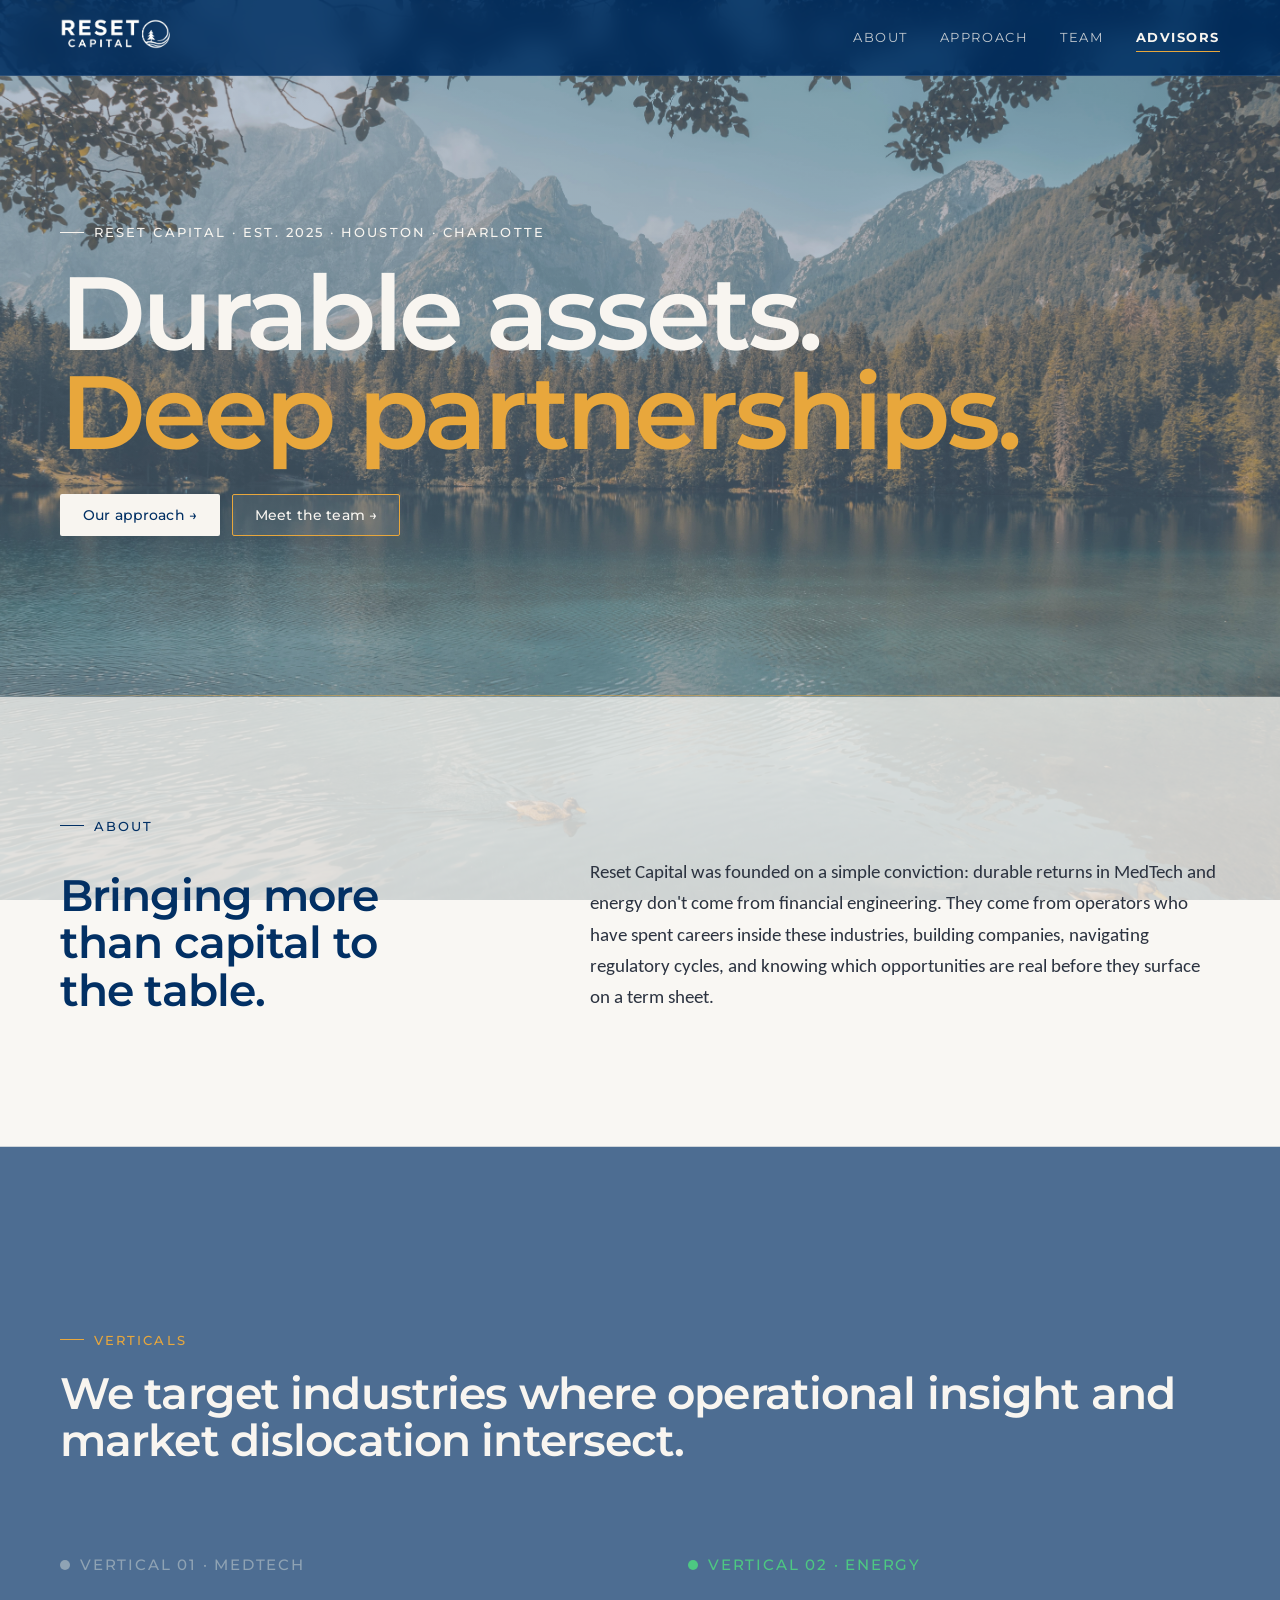
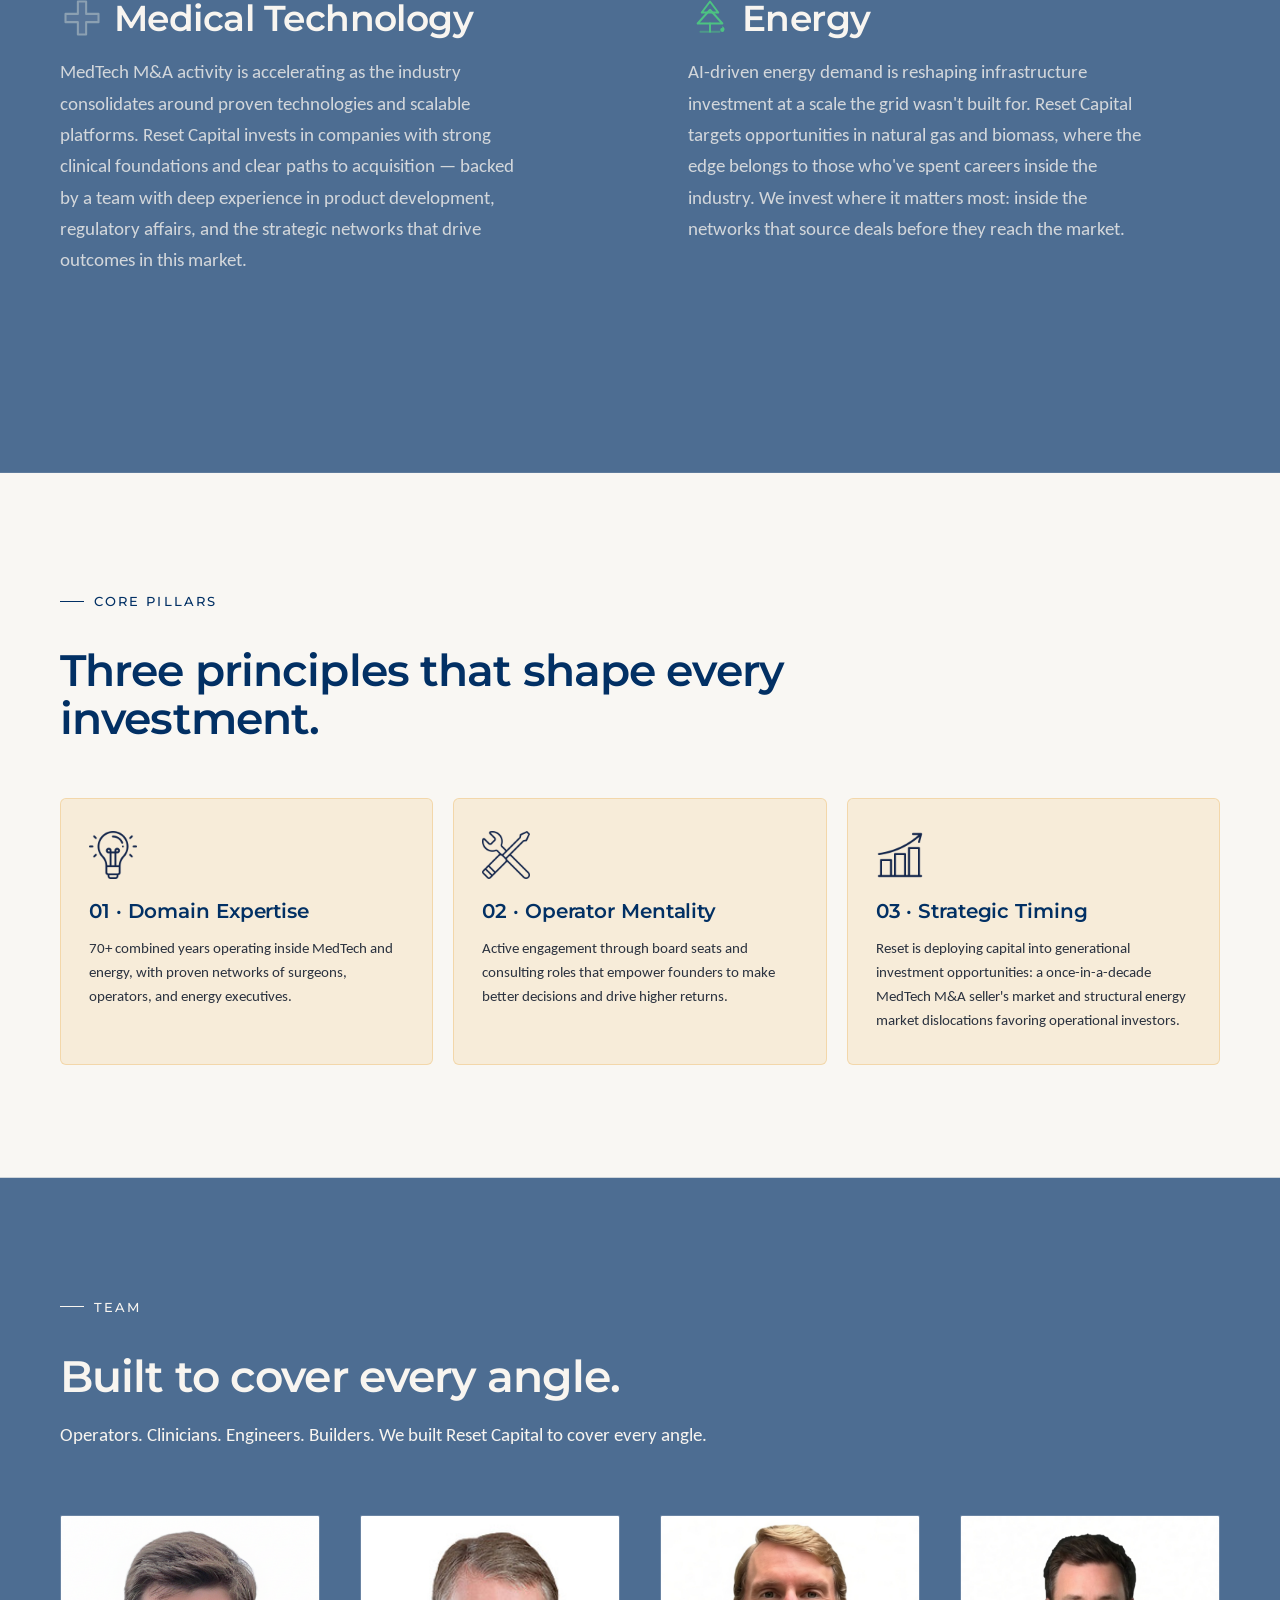
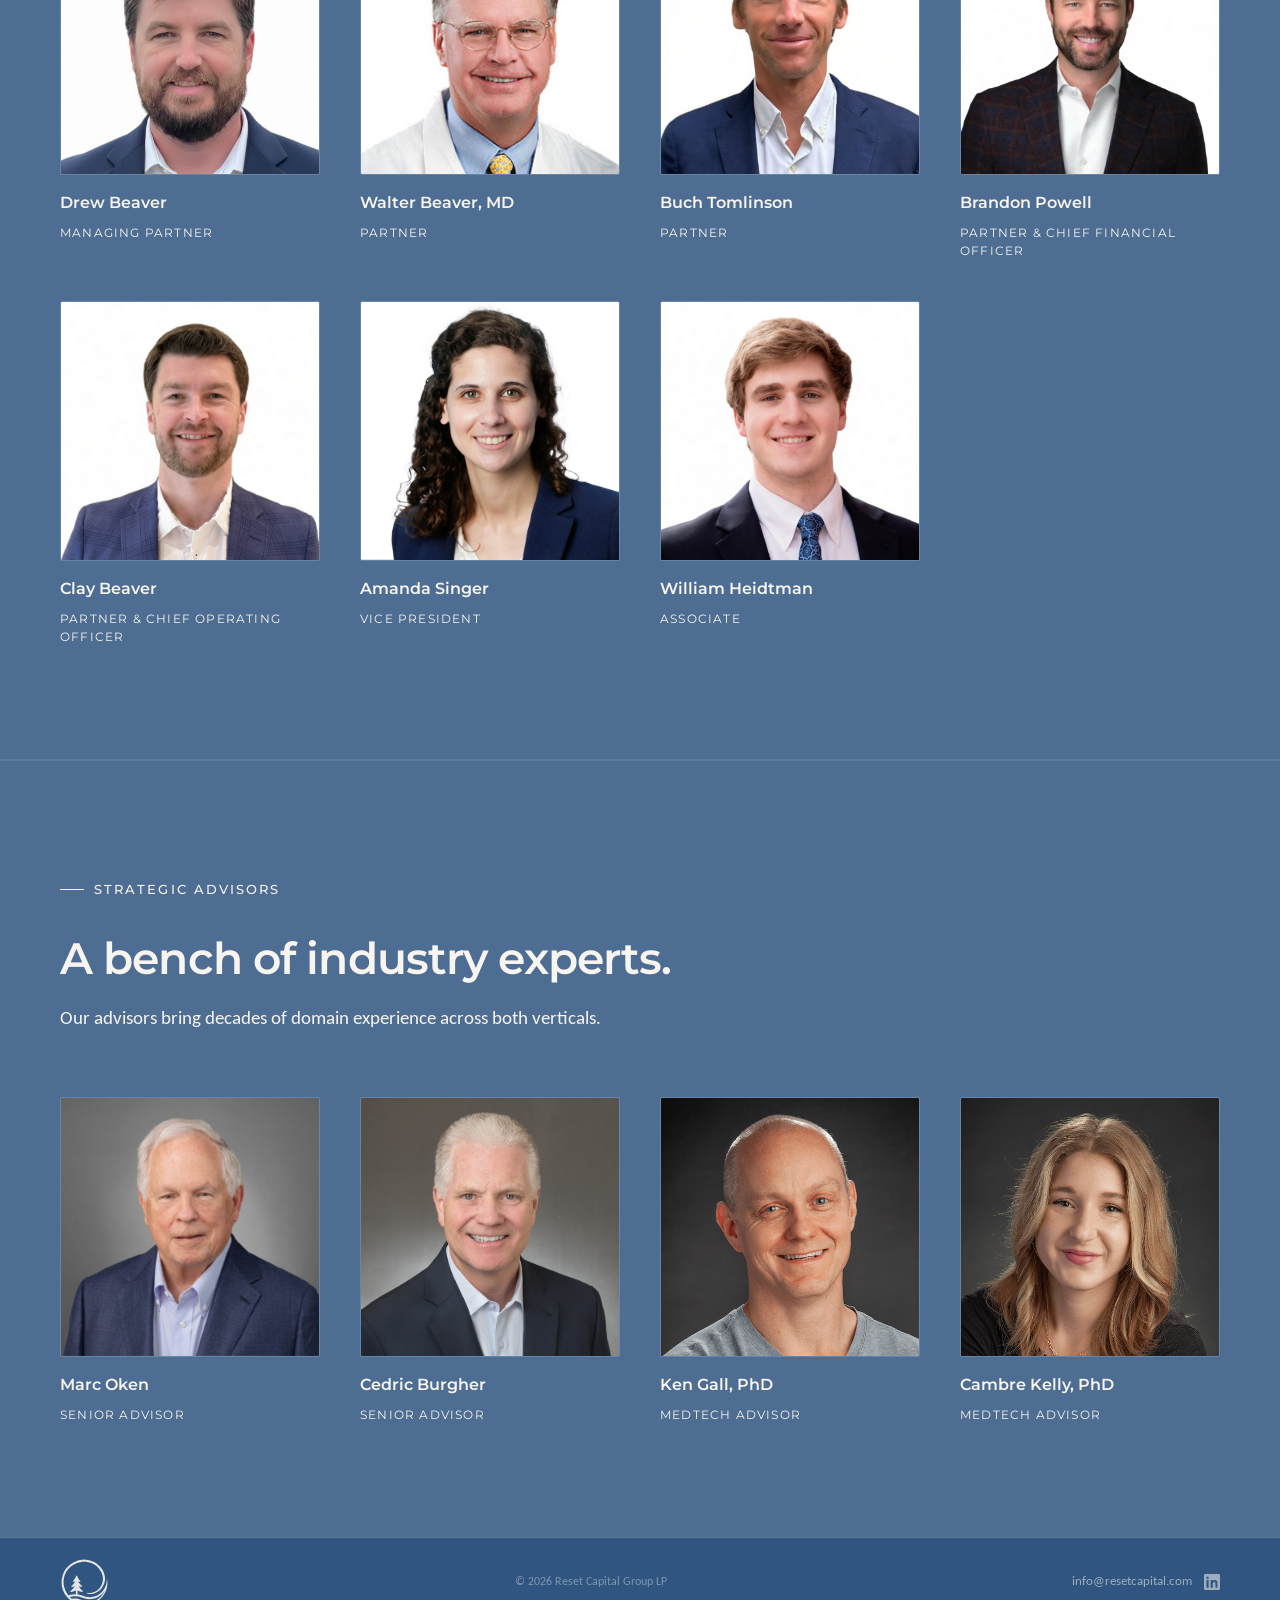
==== index.html @ b0597b44 "Update Cambre Kelly bio: use 'Dr. Kelly' in PI reference Co-Authored-By: Claude Sonnet 4.6 <noreply@" ====
<!doctype html>
<html lang="en">
<head>
  <meta charset="utf-8">
  <meta name="viewport" content="width=device-width, initial-scale=1.0">
  <title>Reset Capital</title>
  <link rel="canonical" href="https://resetcapital.com/">
  <meta name="application-name" content="Reset Capital">
  <meta name="description" content="Reset Capital is an investment firm deploying capital in MedTech and energy, backed by operators with decades of domain expertise in both sectors.">
  <link rel="stylesheet" href="colors_and_type.css">
  <link rel="stylesheet" href="site.css">
  <script type="application/ld+json">
  {
    "@context": "https://schema.org",
    "@type": "WebSite",
    "name": "Reset Capital",
    "url": "https://resetcapital.com"
  }
  </script>
  <link rel="shortcut icon" href="favicon.ico">
  <link rel="icon" href="favicon.ico" sizes="any">
  <link rel="icon" href="favicon.svg" type="image/svg+xml">
  <link rel="icon" href="favicon2.png" type="image/png" sizes="512x512">
  <link rel="apple-touch-icon" href="apple-touch-icon.png">
</head>
<body>

  <!-- Nav -->
  <nav class="navbar">
    <div class="wrap inner">
      <a href="#top"><img src="assets/logo-horizontal.png" alt="Reset Capital"></a>
      <div class="links" id="navLinks">
        <a href="#about">About</a>
        <a href="#approach">Approach</a>
        <a href="#team">Team</a>
        <a href="#advisors">Advisors</a>
      </div>
      <button class="hamburger" id="hamburger" aria-label="Menu">
        <span></span><span></span><span></span>
      </button>
    </div>
  </nav>

  <!-- Hero -->
  <section class="hero" id="top">
    <div class="wrap">
      <div class="content">
        <span class="eb">Reset Capital · Est. 2025 · Houston · Charlotte</span>
        <h1>Durable assets.<br><em>Deep partnerships.</em></h1>
        <div class="cta">
          <a href="#about" class="btn primary-inv">Our approach →</a>
          <a href="#team" class="btn ghost-inv">Meet the team →</a>
        </div>
      </div>
    </div>

  </section>

  <!-- Thesis -->
  <section class="section on-cream" id="about">
    <div class="wrap">
      <span class="eb">About</span>
      <div class="thesis">
        <div class="col-l">
          <h2>Bringing more than capital to the table.</h2>
        </div>
        <div class="col-r">
          <p>
            Reset Capital was founded on a simple conviction: durable returns in MedTech and energy don't come from financial engineering. They come from operators who have spent careers inside these industries, building companies, navigating regulatory cycles, and knowing which opportunities are real before they surface on a term sheet.
          </p>
        </div>
      </div>
    </div>
  </section>

  <!-- Verticals -->
  <section class="section on-navy" id="approach">
    <div class="wrap">
      <div class="verticals-header">
        <span class="eb">Verticals</span>
        <p class="verticals-intro">We target industries where operational insight and market dislocation intersect.</p>
      </div>

      <div class="verticals" style="margin-top: 32px;">
        <div class="vert medtech">
          <div class="label">Vertical 01 · MedTech</div>
          <div class="vert-head">
            <div class="vert-icon" aria-hidden="true">
              <svg viewBox="0 0 32 32" fill="none" xmlns="http://www.w3.org/2000/svg">
                <path d="M13 4 H19 V13 H28 V19 H19 V28 H13 V19 H4 V13 H13 Z" fill="currentColor" opacity="0.18"></path>
                <path d="M13 4 H19 V13 H28 V19 H19 V28 H13 V19 H4 V13 H13 Z" stroke="currentColor" stroke-width="1.5" stroke-linejoin="round"></path>
              </svg>
            </div>
            <h3>Medical Technology</h3>
          </div>
          <p>
            MedTech M&amp;A activity is accelerating as the industry consolidates around proven technologies and scalable platforms. Reset Capital invests in companies with strong clinical foundations and clear paths to acquisition — backed by a team with deep experience in product development, regulatory affairs, and the strategic networks that drive outcomes in this market.
          </p>
        </div>
        <div class="vert energy">
          <div class="label">Vertical 02 · Energy</div>
          <div class="vert-head">
            <div class="vert-icon" aria-hidden="true">
              <svg viewBox="0 0 32 32" fill="none" xmlns="http://www.w3.org/2000/svg" stroke="currentColor" stroke-width="1.4" stroke-linecap="round" stroke-linejoin="round">
                <path d="M16 4 L10 12 H22 Z"></path>
                <path d="M16 10 L7 20 H25 Z"></path>
                <path d="M16 20 V26"></path>
                <path d="M9 26 H23" opacity="0.5"></path>
                <path d="M25 22 C26.5 23, 27 24, 26.2 25.4 C25.6 26.4, 24.4 26.4, 23.8 25.4 C23.2 24.5, 23.6 23.6, 24.2 23 C24.5 23.6, 25 23.6, 25 23 C25 22.6, 24.8 22.4, 25 22 Z" fill="currentColor" stroke="none"></path>
              </svg>
            </div>
            <h3>Energy</h3>
          </div>
          <p>
            AI-driven energy demand is reshaping infrastructure investment at a scale the grid wasn't built for. Reset Capital targets opportunities in natural gas and biomass, where the edge belongs to those who've spent careers inside the industry. We invest where it matters most: inside the networks that source deals before they reach the market.
          </p>
        </div>
      </div>
    </div>
  </section>

  <!-- Core Pillars -->
  <section class="section on-cream pillars-section">
    <div class="wrap">
      <span class="eb">Core Pillars</span>
      <h2>Three principles that shape every investment.</h2>

      <div class="pillars-v-glyph">
        <article class="pv-card">
          <div class="pv-glyph" aria-hidden="true">
            <img src="assets/idea.png" alt="" class="pv-png-icon" width="48" height="48">
          </div>
          <h4>01 · Domain Expertise</h4>
          <p>70+ combined years operating inside MedTech and energy, with proven networks of surgeons, operators, and energy executives.</p>
        </article>

        <article class="pv-card">
          <div class="pv-glyph" aria-hidden="true">
            <img src="assets/tools.png" alt="" class="pv-png-icon" width="48" height="48">
          </div>
          <h4>02 · Operator Mentality</h4>
          <p>Active engagement through board seats and consulting roles that empower founders to make better decisions and drive higher returns.</p>
        </article>

        <article class="pv-card">
          <div class="pv-glyph" aria-hidden="true">
            <img src="assets/graph.png" alt="" class="pv-png-icon" width="48" height="48">
          </div>
          <h4>03 · Strategic Timing</h4>
          <p>Reset is deploying capital into generational investment opportunities: a once-in-a-decade MedTech M&amp;A seller's market and structural energy market dislocations favoring operational investors.</p>
        </article>
      </div>
    </div>
  </section>

  <!-- Team -->
  <section class="section on-navy" id="team">
    <div class="wrap">
      <span class="eb">Team</span>
      <h2>Built to cover every angle.</h2>
      <p class="lede" style="max-width: none;">
        Operators. Clinicians. Engineers. Builders. We built Reset Capital to cover every angle.
      </p>
      <div class="people-grid">

        <div class="person-card" data-name="Drew Beaver" data-title="Managing Partner" data-bio="Drew Beaver is a commodities trader with over 15 years of experience in physical and financial energy markets. He brings his expertise to Reset Capital, having established the trading desk at Citadel after an impressive career at Vitol, where he rose from analyst to lead U.S. distillate trader. His background spans complex financial structuring and high-stakes capital deployment across global energy markets, providing the Fund with deep operational fluency in the distressed energy and biomass space. Within the Fund, Drew serves as a key deal architect and portfolio partner, drawing on his experience as an active board member across multiple portfolio companies and his prior role as Board Chairman at IBG. He is known for taking a direct interest in helping founders and management teams build the financial acumen needed to negotiate terms and structure growth effectively." data-education="B.A. International Trade; Auburn University · B.A. Spanish; Auburn University">
          <div class="person-photo"><img src="headshots/Drew Beaver_White Background.png" alt="Drew Beaver"></div>
          <h4>Drew Beaver</h4>
          <p class="person-title">Managing Partner</p>
        </div>

        <div class="person-card" data-name="Walter Beaver, MD" data-title="Partner" data-bio="Dr. Walter Beaver is an orthopedic surgeon with over 35 years of experience in adult reconstructive hip and knee surgery, having performed more than 15,000 hip and knee replacement procedures over the course of his career. He consults for multiple MedTech companies involved in hip and knee implant and instrument development. Dr. Beaver also plays an active role in the research and development of emerging orthopedic devices and technologies, giving him firsthand insight into clinical adoption dynamics and the practical barriers to market entry. Through his experience in both surgery and implant development, he has extensive expertise in the medical technology field. Within the Fund, Dr. Beaver serves as the primary clinical underwriter by vetting target technologies for surgical efficacy, assessing regulatory pathways, and evaluating the likelihood of physician adoption at scale. His perspective bridges the gap between clinical reality and investment thesis in a way that is difficult to replicate with advisors alone." data-education="BS/MS Chemistry and Biochemistry; North Carolina State University · MD; University of North Carolina, Chapel Hill · General Surgery Internship; Yale University · Orthopaedic Residency; Hospital for Special Surgery, Cornell Medical Center">
          <div class="person-photo"><img src="headshots/Walter Beaver.jpg" alt="Walter Beaver"></div>
          <h4>Walter Beaver, MD</h4>
          <p class="person-title">Partner</p>
        </div>

        <div class="person-card" data-name="Buch Tomlinson" data-title="Partner" data-bio="Buch Tomlinson brings extensive front-line commercial experience in orthopedic medical devices to Reset Capital, with 15+ years of experience in medical device sales and distribution across both large strategic platforms and high-growth startups. He has overseen more than 10,000 cases across all orthopedic specialties, has a demonstrated track record of building territories from the ground up, and has contributed directly to bringing new products to market. His deep domain expertise spans adult reconstruction, sports medicine, foot &amp; ankle, biologics, enabling technologies, and trauma. Buch maintains deep relationships with practicing surgeons, providing the Fund with early visibility into emerging technologies and real-time intelligence on clinical sentiment before it is reflected in market data. Within the Fund, he serves as the primary commercial underwriter for MedTech investments, translating field-level insight into actionable diligence on go-to-market viability, competitive positioning, and sales execution risk." data-education="B.S. Business Administration; Auburn University">
          <div class="person-photo"><img src="headshots/BT.png" alt="Buch Tomlinson"></div>
          <h4>Buch Tomlinson</h4>
          <p class="person-title">Partner</p>
        </div>

        <div class="person-card" data-name="Brandon Powell" data-title="Partner & Chief Financial Officer" data-bio="Brandon Powell brings over 15 years of comprehensive energy experience to Reset Capital, spanning M&amp;A execution, corporate finance, and land and operational management across all onshore U.S. basins. Most recently, he served as CFO of Peak 10 Energy, where he led nine successful A&amp;D transactions — including a merger with Oaktree portfolio company Strawn Petroleum and the acquisition of Verado Energy — and established the company's first reserve-based lending facility. Prior to Peak 10, Brandon was a Vice President at Pacolet Milliken, a private equity fund where he led power and infrastructure investments across operated solar, biomass power, and landfill RNG projects. He brings additional depth from over five years in investment banking at Guggenheim Securities and Scotiabank, where he led the execution of energy M&amp;A, financing, and restructuring transactions at increasing levels of seniority. Within the Fund, Brandon serves as the primary financial and operational steward, bringing a combination of banking discipline, private equity judgment, and hands-on operating experience that positions Reset Capital to execute complex energy transactions with precision." data-education="B.A. Finance and Energy Management; University of Oklahoma · MBA; Rice University">
          <div class="person-photo"><img src="headshots/Brandon_white background.png" alt="Brandon Powell"></div>
          <h4>Brandon Powell</h4>
          <p class="person-title">Partner & Chief Financial Officer</p>
        </div>

        <div class="person-card" data-name="Clay Beaver" data-title="Partner & Chief Operating Officer" data-bio="Clay Beaver oversees the day-to-day operations of Reset Capital's management company, including managing and coordinating third-party service relationships, expense management, and internal communications across the firm's infrastructure. He brings a cross-industry background that directly mirrors the Fund's two core strategies, having spent four years as a commodities broker in physical and financial oil markets followed by four years in sales and operations for medical device distributorships. This combination of sector experience informs his approach to operational efficiency and process discipline at the management company level, ensuring that back-office execution keeps pace with the demands of an active deal pipeline." data-education="B.S. Business Administration; Queens University of Charlotte · Data Analytics &amp; Visualization Certification; Rice University">
          <div class="person-photo"><img src="headshots/Clay_White Background.png" alt="Clay Beaver"></div>
          <h4>Clay Beaver</h4>
          <p class="person-title">Partner & Chief Operating Officer</p>
        </div>

        <div class="person-card" data-name="Amanda Singer" data-title="Vice President" data-bio="Amanda Singer brings over a decade of experience in energy markets, venture-backed operations, and investment infrastructure to Reset Capital, where she serves as Vice President across the firm's MedTech and energy strategies. She began her career in Wholesale Power Supply and Trading at Champion Energy Services before pursuing an MBA from UNC's Kenan-Flagler Business School. She went on to serve as Chief of Staff to the CEO and Vice President of Business Operations at inKind Hospitality, where, as an early employee, she helped scale operations, supported institutional capital raises, and underwrote restaurant and hospitality investments. Within the Fund, Amanda works cross-functionally across the full investment lifecycle. Her background bridges quantitative rigor with hands-on execution, enabling the Fund to move quickly and credibly across Reset's investment strategies." data-education="B.S. Human and Organizational Development; Vanderbilt University · MBA; University of North Carolina, Chapel Hill">
          <div class="person-photo"><img src="headshots/Amanda_White Background.png" alt="Amanda Singer"></div>
          <h4>Amanda Singer</h4>
          <p class="person-title">Vice President</p>
        </div>

        <div class="person-card" data-name="William Heidtman" data-title="Associate" data-bio="William Heidtman graduated from Washington and Lee University in 2023 and brings 3 years of experience in the management consulting space, where he analyzed and quantified financial damages in construction disputes between real estate developers and contractors. He also has experience in real estate capital markets. At Reset Capital, William serves as Associate and supports all stages of the investment lifecycle, including building financial models, performing diligence on investment opportunities, and conducting market research." data-education="B.S. Business Administration; Washington and Lee University">
          <div class="person-photo"><img src="headshots/William_White background.png" alt="William Heidtman"></div>
          <h4>William Heidtman</h4>
          <p class="person-title">Associate</p>
        </div>

      </div>
    </div>
  </section>

  <!-- Advisors -->
  <section class="section on-navy advisors-section" id="advisors">
    <div class="wrap">
      <span class="eb">Strategic Advisors</span>
      <h2>A bench of industry experts.</h2>
      <p class="lede">
        Our advisors bring decades of domain experience across both verticals.
      </p>
      <div class="people-grid">

        <div class="person-card" data-name="Marc Oken" data-title="Senior Advisor" data-bio="Mr. Oken is the Chairman of Falfurrias Management Partners, a firm he co-founded in 2006 alongside Hugh McColl, Jr. and Ed McMahan, Jr. Prior to starting the firm, Mr. Oken was the Chief Financial Officer of Bank of America during the 10-year period when Hugh McColl Jr. made groundbreaking bank acquisitions throughout the country, including California-based Bank of America. Prior to his career with Bank of America, Mr. Oken was a Partner with Price Waterhouse. He also served a 2-year term as a Fellow at the Securities and Exchange Commission.||Mr. Oken is past Chairman of the Charlotte Mecklenburg Housing Partnership and served two terms each as Chairman of The Mint Museum of Art, and The Charlotte Symphony. He recently stepped down as the Chairman of the Sullenberger Aviation Museum. While Chairman of the Aviation Museum, he led a capital campaign which raised $34 million to construct a new museum facility and to renovate an adjoining historic hanger at the Charlotte-Douglas Municipal Airport. Until 2023, he served for over 15 years on the Boards of Directors of two NYSE Exchange companies, Marsh McLennan, the largest Insurance broker in the world, and Sonoco Products, a SC paper products company. In 2025, Mr. Oken was named a Junior Achievement NC Business Hall of Fame Laureate.||Mr. Oken is a Naval Aviator and Vietnam Veteran. He is a native of Baltimore and a graduate of Loyola University. He and his wife Celene are the proud parents of five daughters, who are all professionals working in various industries across the country." data-education="B.S. Business Administration; Loyola University Maryland · MBA; University of West Florida">
          <div class="person-photo"><img src="headshots/Advisors/Marc Oken.jpg" alt="Marc Oken"></div>
          <h4>Marc Oken</h4>
          <p class="person-title">Senior Advisor</p>
        </div>

        <div class="person-card" data-name="Cedric Burgher" data-title="Senior Advisor" data-bio="Cedric Burgher is the CFO of TAE Technologies, the world's leading fusion power company. He is also the chairman of the board for the Industrial Biomass Group, a privately held energy company. Cedric is a seasoned executive with significant industry experience in energy and private equity. Mr. Burgher has held CEO and CFO roles with public and private companies. His leadership involvement includes mergers, acquisitions, and complex strategic initiatives including executing two IPOs as CFO. Mr. Burgher was the CFO for Occidental Petroleum where he led the $55 billion acquisition of Anadarko Petroleum." data-education="Bachelor of Business Administration; The University of Texas at Austin · MBA; The University of Dallas">
          <div class="person-photo"><img src="headshots/Advisors/Cedric Burgher.jpg" alt="Cedric Burgher"></div>
          <h4>Cedric Burgher</h4>
          <p class="person-title">Senior Advisor</p>
        </div>

        <div class="person-card" data-name="Ken Gall" data-title="MedTech Advisor" data-bio="Ken Gall is a pioneering materials scientist and Professor in the Thomas Lord Department of Mechanical Engineering and Materials Science at Duke University, where he also holds appointments in Biomedical Engineering and Orthopaedic Surgery. His research specializes in shape memory materials, biomaterials, and 3D printing, with a focus on understanding the relationship between the processing, structure, and mechanical properties of materials. His work has been cited nearly 30,000 times, and he has received numerous distinguished honors including the Presidential Early Career Award for Scientists and Engineers (PECASE) and the ASME Gold Medal. A serial MedTech entrepreneur, he is co-founder of multiple companies including restor3d, Reselute, and Huxley Medical, and previously founded MedShape and Vertera, both of which commercialized university-based technologies in the orthopedic medical device space. He also serves as a consultant to industry professionals, the US Military, and the US Intelligence Community, and brings extensive experience as an expert witness in patent and product litigation." data-education="BS/MS Mechanical Engineering; University of Illinois Urbana-Champaign · PhD Mechanical Engineering; University of Illinois Urbana-Champaign">
          <div class="person-photo"><img src="headshots/Advisors/Ken-Gall.png.webp" alt="Ken Gall"></div>
          <h4>Ken Gall, PhD</h4>
          <p class="person-title">MedTech Advisor</p>
        </div>

        <div class="person-card" data-name="Cambre Kelly" data-title="MedTech Advisor" data-bio="Cambre Kelly is a serial entrepreneur and founder in the MedTech industry, currently serving as CEO of Reselute and CTO of restor3d. She developed a passion for translating research-based technologies into commercial products as an undergraduate at Georgia Tech, where she worked with Atlanta-based medical device startups, before earning her PhD in biomedical engineering at Duke University with a focus on advancing metal 3D printing using laser powder bed fusion. She co-founded restor3d in 2017 and invented the company's TIDAL lattice architecture, a porous 3D-printed metal structure designed to improve bone integration, which was based on her doctoral thesis work. In 2021, she co-founded Reselute to address orthopedic implant infections, a leading cause of implant failure. Dr. Kelly has served as Principal Investigator on multiple research grants awarded by both the National Science Foundation and National Institutes of Health. She was named to the Forbes 30 Under 30 list and the Georgia Tech Alumni 40 Under 40 list. A highly cited biomedical and clinical researcher, she holds 20+ issued patents and brings deep expertise across product development, clinical and regulatory affairs, startup fundraising, and operations." data-education="B.S. Biomedical Engineering; Georgia Institute of Technology · PhD Biomedical Engineering; Duke University">
          <div class="person-photo"><img src="headshots/Advisors/Cambre-Kelly.png.webp" alt="Cambre Kelly"></div>
          <h4>Cambre Kelly, PhD</h4>
          <p class="person-title">MedTech Advisor</p>
        </div>

      </div>
    </div>
  </section>

  <!-- Modal -->
  <div class="modal-overlay" id="personModal">
    <div class="modal">
      <button class="modal-close" id="modalClose">&times;</button>
      <h4 id="modalName"></h4>
      <p class="modal-title" id="modalTitle"></p>
      <p class="modal-bio" id="modalBio"></p>
      <div class="modal-education" id="modalEducation"></div>
    </div>
  </div>

  <!-- Footer -->
  <footer class="footer">
    <div class="wrap footer-inner">
      <img src="assets/logo-icon-cream.svg" alt="Reset Capital" class="footer-logo">
      <div class="legal">© 2026 Reset Capital Group LP</div>
      <div class="footer-contact">
        <a href="mailto:info@resetcapital.com">info@resetcapital.com</a>
        <a href="https://www.linkedin.com/company/resetcapital/" target="_blank" rel="noopener" class="footer-linkedin" aria-label="LinkedIn">
          <svg width="16" height="16" viewBox="0 0 24 24" fill="currentColor" xmlns="http://www.w3.org/2000/svg">
            <path d="M20.447 20.452H17.21v-5.569c0-1.328-.027-3.037-1.852-3.037-1.853 0-2.136 1.445-2.136 2.939v5.667H9.984V9h3.102v1.561h.043c.431-.817 1.484-1.678 3.054-1.678 3.268 0 3.868 2.151 3.868 4.948v6.621zM5.337 7.433a1.8 1.8 0 1 1 0-3.6 1.8 1.8 0 0 1 0 3.6zM6.961 20.452H3.71V9h3.251v11.452zM22.225 0H1.771C.792 0 0 .774 0 1.729v20.542C0 23.227.792 24 1.771 24h20.451C23.2 24 24 23.227 24 22.271V1.729C24 .774 23.2 0 22.222 0h.003z"/>
          </svg>
        </a>
      </div>
    </div>
  </footer>

  <script>
    // Mobile nav
    const hamburger = document.getElementById('hamburger');
    const navLinks = document.getElementById('navLinks');
    hamburger.addEventListener('click', () => {
      hamburger.classList.toggle('open');
      navLinks.classList.toggle('open');
    });
    document.querySelectorAll('.links a').forEach(link => {
      link.addEventListener('click', () => {
        hamburger.classList.remove('open');
        navLinks.classList.remove('open');
      });
    });

    // Active nav on scroll
    const navMap = {
      'about':    'About',
      'approach': 'Approach',
      'team':     'Team',
      'advisors': 'Advisors',
    };
    const navAnchors = {};
    document.querySelectorAll('.links a').forEach(a => {
      navAnchors[a.textContent.trim()] = a;
    });

    function setActive(label) {
      Object.values(navAnchors).forEach(a => a.classList.remove('active'));
      if (label && navAnchors[label]) navAnchors[label].classList.add('active');
    }

    const observer = new IntersectionObserver((entries) => {
      entries.forEach(entry => {
        if (entry.isIntersecting) {
          setActive(navMap[entry.target.id]);
        }
      });
    }, { rootMargin: '-30% 0px -60% 0px' });

    Object.keys(navMap).forEach(id => {
      const el = document.getElementById(id);
      if (el) observer.observe(el);
    });

    // Person modal
    const overlay = document.getElementById('personModal');
    const modalName = document.getElementById('modalName');
    const modalTitle = document.getElementById('modalTitle');
    const modalBio = document.getElementById('modalBio');
    const modalEducation = document.getElementById('modalEducation');

    document.querySelectorAll('.person-card').forEach(card => {
      card.addEventListener('click', () => {
        modalName.textContent = card.dataset.name;
        modalTitle.textContent = card.dataset.title;
        modalBio.textContent = card.dataset.bio.replace(/\|\|/g, '\n\n');
        modalEducation.innerHTML = card.dataset.education ? '<span class="edu-label">Education:</span><ul>' + card.dataset.education.split(' · ').map(e => '<li>' + e + '</li>').join('') + '</ul>' : '';
        overlay.classList.add('active');
      });
    });

    document.getElementById('modalClose').addEventListener('click', () => overlay.classList.remove('active'));
    overlay.addEventListener('click', e => { if (e.target === overlay) overlay.classList.remove('active'); });
    document.addEventListener('keydown', e => { if (e.key === 'Escape') overlay.classList.remove('active'); });
  </script>

</body>
</html>
---- colors_and_type.css ----
/* =============================================================
   Reset Capital — Colors & Type
   Single source of truth for color tokens and typography.
   ============================================================= */

@import url("https://fonts.googleapis.com/css2?family=Montserrat:wght@400;500;600;700&display=swap");
@import url("https://fonts.googleapis.com/css2?family=Carlito:wght@400;700&display=swap");

:root {
  /* ── Raw Palette ── */
  --rc-navy:            #023064;
  --rc-navy-hover:      #011F44;
  --rc-navy-press:      #011431;
  --rc-cream:           #F8F5F0;
  --rc-cream-hover:     #F1ECE3;
  --rc-sage:            #4DC882;
  --rc-sage-hover:      #466F58;
  --rc-sage-tint:       #EBF4EF;
  --rc-gold:            #E8A73C;
  --rc-steel:           #8FA3B4;
  --rc-steel-tint:      #E5EAEF;
  --rc-charcoal:        #2C3340;

  /* ── Semantic Tokens ── */
  --bg-page:            var(--rc-cream);
  --bg-inverse:         var(--rc-navy);
  --bg-overlay:         rgba(2, 48, 100, 0.5);
  --fg-1:               var(--rc-charcoal);
  --fg-2:               #55606F;
  --fg-3:               #9AA3AF;
  --fg-inverse-1:       var(--rc-cream);
  --fg-inverse-2:       rgba(248, 245, 240, 0.72);
  --fg-brand:           var(--rc-navy);
  --fg-link:            var(--rc-sage);
  --fg-link-hover:      var(--rc-navy);
  --fg-accent:          var(--rc-gold);

  --border-hairline:    rgba(143, 163, 180, 0.4);
  --border-strong:      var(--rc-charcoal);
  --border-inverse:     rgba(248, 245, 240, 0.15);

  --vertical-medtech:   var(--rc-steel);
  --vertical-energy:    var(--rc-sage);

  /* ── Radii ── */
  --radius-sm:          2px;
  --radius-md:          4px;
  --radius-pill:        999px;

  /* ── Shadows ── */
  --shadow-sm:          0 1px 2px rgba(2, 48, 100, 0.06);
  --shadow-md:          0 4px 12px rgba(2, 48, 100, 0.08);
  --shadow-lg:          0 16px 40px rgba(2, 48, 100, 0.14);

  /* ── Spacing (8-pt grid) ── */
  --space-1:  4px;  --space-2:  8px;  --space-3:  12px;
  --space-4:  16px; --space-5:  24px; --space-6:  32px;
  --space-7:  48px; --space-8:  64px; --space-9:  96px;
  --space-10: 128px;

  /* ── Motion ── */
  --ease-standard: cubic-bezier(0.2, 0.0, 0.0, 1.0);
  --dur-fast:  150ms;
  --dur-base:  250ms;
  --dur-slow:  400ms;

  /* ── Typography ── */
  --font-display: "Montserrat", "Helvetica Neue", Arial, sans-serif;
  --font-body:    "Calibri", "Carlito", "Helvetica Neue", Arial, sans-serif;
  --font-mono:    ui-monospace, "SF Mono", Menlo, Consolas, monospace;

  --type-display-size: 64px;  --type-display-lh: 1.05; --type-display-w: 600; --type-display-tr: -0.02em;
  --type-h1-size: 48px;       --type-h1-lh: 1.1;       --type-h1-w: 600;     --type-h1-tr: -0.01em;
  --type-h2-size: 32px;       --type-h2-lh: 1.15;      --type-h2-w: 600;     --type-h2-tr: -0.005em;
  --type-h3-size: 22px;       --type-h3-lh: 1.25;      --type-h3-w: 500;
  --type-h4-size: 18px;       --type-h4-lh: 1.3;       --type-h4-w: 600;
  --type-body-size: 16px;     --type-body-lh: 1.55;    --type-body-w: 400;
  --type-body-lg-size: 18px;  --type-body-lg-lh: 1.6;
  --type-small-size: 14px;    --type-small-lh: 1.45;
  --type-caption-size: 12px;  --type-caption-lh: 1.4;
  --type-eyebrow-size: 12px;  --type-eyebrow-w: 500;   --type-eyebrow-tr: 0.12em;
}

html, body {
  background: var(--bg-page);
  color: var(--fg-1);
  font-family: var(--font-body);
  font-size: var(--type-body-size);
  line-height: var(--type-body-lh);
  -webkit-font-smoothing: antialiased;
  -moz-osx-font-smoothing: grayscale;
  text-rendering: optimizeLegibility;
}

h1, h2, h3, h4, h5, h6 {
  font-family: var(--font-display);
  color: var(--fg-brand);
  margin: 0 0 var(--space-4) 0;
}

h1 { font-size: var(--type-h1-size); line-height: var(--type-h1-lh); font-weight: var(--type-h1-w); letter-spacing: var(--type-h1-tr); }
h2 { font-size: var(--type-h2-size); line-height: var(--type-h2-lh); font-weight: var(--type-h2-w); letter-spacing: var(--type-h2-tr); }
h3 { font-size: var(--type-h3-size); line-height: var(--type-h3-lh); font-weight: var(--type-h3-w); }
h4 { font-size: var(--type-h4-size); line-height: var(--type-h4-lh); font-weight: var(--type-h4-w); }

p { margin: 0 0 var(--space-4) 0; }
small { font-size: var(--type-small-size); line-height: var(--type-small-lh); color: var(--fg-2); }

a { color: var(--fg-link); text-decoration: none; transition: color var(--dur-fast) var(--ease-standard); }
a:hover { color: var(--fg-link-hover); text-decoration: underline; text-underline-offset: 3px; }

hr { border: 0; border-top: 1px solid var(--border-hairline); margin: var(--space-6) 0; }

.eyebrow {
  font-family: var(--font-display);
  font-size: var(--type-eyebrow-size);
  font-weight: var(--type-eyebrow-w);
  letter-spacing: var(--type-eyebrow-tr);
  text-transform: uppercase;
  color: var(--rc-sage);
  margin-bottom: var(--space-3);
  display: inline-block;
}

.display {
  font-family: var(--font-display);
  font-size: var(--type-display-size);
  line-height: var(--type-display-lh);
  font-weight: var(--type-display-w);
  letter-spacing: var(--type-display-tr);
  color: var(--fg-brand);
}

.on-navy { background: var(--bg-inverse); color: var(--fg-inverse-1); }
.on-navy h1, .on-navy h2, .on-navy h3, .on-navy h4 { color: var(--fg-inverse-1); }
.on-navy .eyebrow { color: var(--rc-gold); }
.on-cream { background: var(--bg-page); color: var(--fg-1); }

@media (prefers-reduced-motion: reduce) {
  *, *::before, *::after { transition-duration: 0ms !important; animation-duration: 0ms !important; }
}
---- site.css ----
/* Reset Capital — Variation B: Navy Monolith */

html, body { margin: 0; padding: 0; scroll-behavior: smooth; background: transparent; }
* { box-sizing: border-box; }

body {
  background: transparent;
  font-family: var(--font-body);
  color: var(--fg-inverse-1);
  overflow-x: hidden;
}

/* Fixed full-page background */
body::before {
  content: "";
  position: fixed;
  inset: 0;
  z-index: -1;
  background:
    linear-gradient(rgba(2, 48, 100, 0.35), rgba(2, 48, 100, 0.35)),
    url(claudia-chiavazza-N9vsB6OEeKM-unsplash.jpg) center/cover no-repeat;
}

.wrap { max-width: 1240px; margin: 0 auto; padding: 0 40px; }

/* ── Eyebrow label ── */
.eb {
  font-family: var(--font-display);
  font-size: 11px;
  font-weight: 500;
  letter-spacing: 0.16em;
  text-transform: uppercase;
  color: var(--rc-gold);
  display: inline-flex;
  align-items: center;
  gap: 10px;
  margin-bottom: 20px;
}
.eb::before {
  content: "";
  width: 24px; height: 1px;
  background: var(--rc-gold);
  display: inline-block;
}
.on-cream .eb { color: var(--rc-navy); font-size: 13px; }
.on-cream .eb::before { background: var(--rc-navy); }

/* ── Buttons ── */
.btn {
  font-family: var(--font-display);
  font-weight: 500;
  font-size: 14px;
  padding: 13px 22px;
  border-radius: var(--radius-sm);
  border: 1px solid transparent;
  cursor: pointer;
  transition: all 150ms var(--ease-standard);
  letter-spacing: 0.01em;
  display: inline-flex;
  align-items: center;
  gap: 8px;
  text-decoration: none;
  line-height: 1;
}
.btn.primary-inv { background: var(--rc-cream); color: var(--rc-navy); }
.btn.primary-inv:hover { background: white; color: var(--rc-navy); text-decoration: none; }
.btn.ghost-inv { background: transparent; color: var(--rc-cream); border-color: rgba(248,245,240,0.35); }
.btn.ghost-inv:hover { background: rgba(248,245,240,0.08); text-decoration: none; color: var(--rc-cream); }
.btn.primary { background: var(--rc-navy); color: var(--rc-cream); }
.btn.primary:hover { background: var(--rc-navy-hover); text-decoration: none; }
.btn.secondary { background: transparent; color: var(--rc-navy); border-color: var(--rc-navy); }
.btn.secondary:hover { background: rgba(2,48,100,0.06); text-decoration: none; }

/* ── Navbar ── */
.navbar {
  position: sticky; top: 0; z-index: 50; height: 76px;
  background: rgba(2, 48, 100, 0.82);
  backdrop-filter: blur(12px);
  border-bottom: 1px solid rgba(248,245,240,0.12);
  display: flex; align-items: center;
}
.navbar .inner { display: flex; align-items: center; gap: 40px; width: 100%; }
.navbar img { height: 32px; cursor: pointer; filter: brightness(0) invert(1) sepia(0.15) saturate(0.85); }
.navbar .links { display: flex; gap: 32px; margin-left: auto; align-items: center; }
.navbar a {
  color: rgba(248,245,240,0.78);
  font-family: var(--font-display);
  text-transform: uppercase;
  letter-spacing: 0.12em;
  font-size: 13px;
  text-decoration: none;
  padding: 4px 0;
  border-bottom: 1px solid transparent;
  cursor: pointer;
  transition: color var(--dur-fast) var(--ease-standard);
}
.navbar a:hover { color: var(--rc-cream); text-decoration: none; }
.navbar a.active { color: var(--rc-cream); font-weight: 700; border-bottom-color: var(--rc-gold); }

/* ── Hamburger ── */
.hamburger {
  display: none;
  flex-direction: column;
  gap: 5px;
  background: none;
  border: none;
  cursor: pointer;
  padding: 4px;
  margin-left: auto;
}
.hamburger span {
  display: block;
  width: 24px; height: 2px;
  background: var(--rc-cream);
  border-radius: 2px;
  transition: all 0.25s ease;
}
.hamburger.open span:nth-child(1) { transform: translateY(7px) rotate(45deg); }
.hamburger.open span:nth-child(2) { opacity: 0; }
.hamburger.open span:nth-child(3) { transform: translateY(-7px) rotate(-45deg); }

/* ── Hero ── */
.hero {
  background: rgba(248, 245, 240, 0.22);
  color: var(--rc-cream);
  padding: 140px 0 160px;
  position: relative;
  overflow: hidden;
  border-bottom: 1px solid rgba(248,245,240,0.12);
}
.hero::before { display: none; }
.hero::after {
  content: "";
  position: absolute;
  left: 0; right: 0; bottom: 0; height: 1px;
  background: linear-gradient(90deg, transparent 0%, rgba(232,167,60,0.5) 20%, rgba(232,167,60,0.5) 80%, transparent 100%);
}
.hero .content { position: relative; z-index: 1; max-width: 980px; }
.hero h1 {
  font-family: var(--font-display);
  font-weight: 600;
  font-size: 104px;
  line-height: 0.96;
  letter-spacing: -0.035em;
  color: var(--rc-cream);
  margin: 0 0 32px;
}
.hero h1 em { font-style: normal; color: var(--rc-gold); }
.hero .eb { color: var(--rc-cream); font-size: 13px; }
.hero .eb::before { background: var(--rc-cream); }
#approach .eb { font-size: 13px; }
#team .eb { color: var(--rc-cream); }
#team .eb::before { background: var(--rc-cream); }
.hero .lede {
  font-family: var(--font-body);
  font-size: 21px;
  line-height: 1.55;
  color: rgba(248,245,240,0.82);
  max-width: 600px;
  margin: 0 0 40px;
}
.hero .cta { display: flex; gap: 12px; }
.hero .btn.ghost-inv {
  background: rgba(248, 245, 240, 0.08);
  border-color: var(--rc-gold);
  color: var(--rc-cream);
}
.hero .btn.ghost-inv:hover {
  background: rgba(248, 245, 240, 0.18);
  color: var(--rc-cream);
}

/* ── Override utility bg classes for transparency ── */
.on-navy { background: rgba(2, 48, 100, 0.7) !important; }
.on-cream { background: rgba(248, 245, 240, 0.8) !important; }

/* ── Sections: navy (default) ── */
.section {
  padding: 112px 0;
  border-bottom: 1px solid rgba(248,245,240,0.1);
}
.section h2 {
  font-family: var(--font-display);
  font-weight: 600;
  font-size: 44px;
  line-height: 1.08;
  letter-spacing: -0.02em;
  color: var(--rc-cream);
  margin: 16px 0 20px;
  max-width: 820px;
}
.section .lede {
  font-size: 19px;
  line-height: 1.6;
  color: rgba(248,245,240,0.78);
  max-width: 620px;
  margin: 0 0 64px;
}

/* ── Cream insert sections ── */
.section.on-cream {
  background: rgba(248, 245, 240, 0.88);
  color: var(--rc-charcoal);
  border-bottom: 1px solid var(--border-hairline);
}
.section.on-cream h2 { color: var(--rc-navy); }
.section.on-cream .lede { color: var(--fg-1); }

/* ── Thesis ── */
.thesis {
  display: grid;
  grid-template-columns: 5fr 7fr;
  gap: 80px;
  align-items: start;
}
.thesis .col-l h2 { font-size: 44px; max-width: 380px; }
.thesis .col-r p {
  font-size: 19px;
  line-height: 1.65;
  color: var(--fg-1);
  margin: 0 0 20px;
}
.thesis .col-r p.lead {
  font-size: 22px;
  line-height: 1.55;
  color: var(--rc-navy);
  font-weight: 700;
  margin-bottom: 28px;
}

/* ── Pillars divider (inside combined section) ── */
.pillars-divider {
  border: none;
  border-top: 1px solid var(--border-hairline);
  margin: 72px 0 72px;
}

/* ── Pillars ── */
.pillars {
  display: grid;
  grid-template-columns: repeat(3, 1fr);
  gap: 0;
  border-top: 1px solid var(--border-hairline);
}
.pillar { padding: 40px 32px 40px 0; border-right: 1px solid var(--border-hairline); }
.pillar:last-child { border-right: none; }
.pillar:not(:first-child) { padding-left: 32px; }
.pillar .n {
  font-family: var(--font-display);
  font-weight: 600;
  font-size: 13px;
  letter-spacing: 0.14em;
  color: var(--rc-sage);
  text-transform: uppercase;
  margin-bottom: 28px;
}
.pillar h4 {
  font-family: var(--font-display);
  font-weight: 600;
  font-size: 22px;
  color: var(--rc-navy);
  margin: 0 0 12px;
  line-height: 1.25;
}
.pillar p { font-size: 15px; line-height: 1.6; color: var(--fg-1); margin: 0; }

/* ── Verticals ── */
.verticals {
  display: grid;
  grid-template-columns: 1fr 1fr;
  gap: 0;
}
.vert { padding: 56px 48px 56px 0; }
.vert:last-child { border-right: none; padding-left: 48px; padding-right: 0; }
.vert .label {
  font-family: var(--font-display);
  font-size: 15px;
  font-weight: 500;
  letter-spacing: 0.12em;
  text-transform: uppercase;
  margin-bottom: 20px;
  display: flex; align-items: center; gap: 10px;
}
.vert.energy .label { color: var(--rc-sage); }
.vert.energy .label::before { content: ""; width: 10px; height: 10px; background: var(--rc-sage); border-radius: 999px; }
.vert.medtech .label { color: var(--rc-steel); }
.vert.medtech .label::before { content: ""; width: 10px; height: 10px; background: var(--rc-steel); border-radius: 999px; }
.vert-head {
  display: flex;
  align-items: center;
  gap: 10px;
  margin: 0 0 16px;
}
.vert .vert-head h3 { margin: 0; line-height: 1; }
.vert-icon {
  flex: 0 0 auto;
  width: 44px; height: 44px;
  display: inline-flex;
  align-items: center;
  justify-content: center;
  opacity: 0.95;
}
.vert-icon svg { width: 100%; height: 100%; display: block; }
.vert.energy .vert-icon { color: var(--rc-sage); }
.vert.medtech .vert-icon { color: var(--rc-steel); }
.vert h3 {
  font-family: var(--font-display);
  font-weight: 600;
  font-size: 36px;
  letter-spacing: -0.015em;
  color: var(--rc-navy);
  margin: 0 0 16px;
}
.on-navy .vert h3 { color: var(--rc-cream); }
.vert p { font-size: 19px; line-height: 1.65; color: var(--fg-1); margin: 0 0 28px; max-width: 460px; }
.on-navy .vert p { color: rgba(248,245,240,0.78); }
.on-navy .verticals-intro { color: var(--rc-cream); }
.on-navy .vert { border-right-color: rgba(248,245,240,0.12); }
.focus-list { list-style: none; padding: 24px 0 0; margin: 0; border-top: 1px solid var(--border-hairline); }
.focus-list li {
  padding: 10px 0;
  font-size: 14px;
  color: var(--fg-1);
  display: flex;
  justify-content: space-between;
  border-bottom: 1px solid var(--border-hairline);
}
.focus-list li:last-child { border-bottom: none; }
.tag-pill {
  font-family: var(--font-display);
  font-size: 11px;
  font-weight: 600;
  padding: 3px 10px;
  border-radius: var(--radius-pill);
}
.vert.energy .tag-pill { background: var(--rc-sage-tint); color: var(--rc-sage-hover); }
.vert.medtech .tag-pill { background: var(--rc-steel-tint); color: #4A5A6B; }

/* ── Core Pillars ── */
.verticals-header {
  margin-top: 64px;
}
.verticals-intro {
  font-family: var(--font-display);
  font-size: 44px;
  font-weight: 600;
  letter-spacing: -0.02em;
  line-height: 1.08;
  color: var(--rc-cream);
  margin: 0;
}

/* ── Core Pillars — Glyph Cards ── */
.pillars-v-glyph {
  display: grid;
  grid-template-columns: repeat(3, 1fr);
  gap: 20px;
  margin-top: 56px;
}
.pillars-v-glyph .pv-card {
  background: rgba(232, 167, 60, 0.14);
  border: 1px solid rgba(232, 167, 60, 0.3);
  border-radius: 6px;
  padding: 32px 28px;
  display: flex;
  flex-direction: column;
  gap: 12px;
}
.pillars-v-glyph .pv-glyph {
  width: 48px; height: 48px;
  color: var(--rc-gold);
  margin-bottom: 8px;
  overflow: hidden;
  flex-shrink: 0;
}
.pillars-v-glyph .pv-glyph svg { width: 100%; height: 100%; display: block; }
.pv-png-icon {
  width: 48px; height: 48px;
  display: block;
  object-fit: contain;
  -webkit-filter: invert(14%) sepia(60%) saturate(800%) hue-rotate(185deg) brightness(90%);
  filter: invert(14%) sepia(60%) saturate(800%) hue-rotate(185deg) brightness(90%);
}
.pillars-v-glyph .pv-eyebrow {
  font-family: var(--font-display);
  font-size: 11px;
  font-weight: 500;
  letter-spacing: 0.16em;
  text-transform: uppercase;
  color: var(--rc-navy);
}
.pillars-v-glyph .pv-card h4 {
  font-family: var(--font-display);
  font-weight: 600;
  font-size: 20px;
  line-height: 1.25;
  color: var(--rc-navy);
  margin: 0;
  letter-spacing: -0.005em;
}
.pillars-v-glyph .pv-card p {
  font-size: 15px;
  line-height: 1.6;
  color: var(--fg-1);
  margin: 0;
}

/* ── CTA Band (cream in Var B) ── */
.cta-band {
  background: var(--rc-cream);
  padding: 80px 0;
  position: relative;
  overflow: hidden;
}
.cta-band::before {
  content: "";
  position: absolute;
  right: -120px; top: -80px;
  width: 440px; height: 440px;
  background: url(assets/logo-full-blue.svg) center/contain no-repeat;
  opacity: 0.04;
  pointer-events: none;
}
.cta-band .row {
  display: grid;
  grid-template-columns: 1fr auto;
  align-items: center;
  gap: 40px;
}
.cta-band h3 {
  font-family: var(--font-display);
  font-weight: 600;
  font-size: 36px;
  line-height: 1.15;
  letter-spacing: -0.015em;
  color: var(--rc-navy);
  margin: 0;
  max-width: 640px;
}
.cta-band .eb { margin-bottom: 16px; }

#team, #advisors { background: rgba(248, 245, 240, 0.22); }
#team .lede, #advisors .lede { color: var(--rc-cream); }
#team .eb, #advisors .eb { font-size: 13px; color: var(--rc-cream); }
#team .eb::before, #advisors .eb::before { background: var(--rc-cream); }

/* ── People grid (Team + Advisors) ── */
.people-grid {
  display: grid;
  grid-template-columns: repeat(4, 1fr);
  gap: 40px;
}

.advisors-section { border-top: 1px solid rgba(248,245,240,0.1); }

.person-card {
  display: flex;
  flex-direction: column;
  gap: 10px;
  cursor: pointer;
}

.person-photo {
  width: 100%;
  aspect-ratio: 1;
  border-radius: var(--radius-sm);
  overflow: hidden;
  margin-bottom: 8px;
  background: rgba(255,255,255,0.07);
  border: 1px solid rgba(248,245,240,0.1);
  transition: opacity 0.2s;
}

.person-card:hover .person-photo { opacity: 0.8; }

.person-photo img {
  width: 100%;
  height: 100%;
  object-fit: cover;
  object-position: top;
  display: block;
}

.person-card h4 {
  font-family: var(--font-display);
  font-size: 1rem;
  font-weight: 600;
  color: var(--rc-cream);
  margin: 0;
}

.person-title {
  font-family: var(--font-display);
  font-size: 0.75rem;
  letter-spacing: 0.1em;
  text-transform: uppercase;
  color: var(--rc-cream);
  margin: 0;
}

/* ── Modal ── */
.modal-overlay {
  display: none;
  position: fixed;
  inset: 0;
  background: rgba(2, 48, 100, 0.6);
  backdrop-filter: blur(4px);
  z-index: 200;
  align-items: center;
  justify-content: center;
  padding: 24px;
}
.modal-overlay.active { display: flex; }

.modal {
  background: var(--rc-cream);
  border-radius: var(--radius-md);
  padding: 48px;
  max-width: 480px;
  max-height: calc(100vh - 48px);
  overflow-y: auto;
  width: 100%;
  position: relative;
  box-shadow: var(--shadow-lg);
}

.modal-close {
  position: absolute;
  top: 16px; right: 20px;
  background: none;
  border: none;
  font-size: 1.4rem;
  cursor: pointer;
  color: var(--rc-navy);
  opacity: 0.4;
  line-height: 1;
}
.modal-close:hover { opacity: 0.8; }

.modal h4 {
  font-family: var(--font-display);
  font-size: 1.2rem;
  color: var(--rc-navy);
  margin-bottom: 4px;
}
.modal .modal-title {
  font-family: var(--font-display);
  font-size: 0.75rem;
  letter-spacing: 0.1em;
  text-transform: uppercase;
  color: var(--rc-navy);
  opacity: 0.55;
  margin-bottom: 20px;
}
.modal .modal-bio {
  font-size: 0.9rem;
  line-height: 1.7;
  color: var(--rc-charcoal);
  margin: 0;
  white-space: pre-line;
}
.modal .modal-education {
  margin-top: 16px;
  font-size: 0.85rem;
  color: var(--rc-navy);
  opacity: 0.6;
}
.modal .modal-education .edu-label {
  display: block;
  margin-bottom: 4px;
}
.modal .modal-education ul {
  list-style: disc;
  margin: 0;
  padding-left: 1.2em;
}
.modal .modal-education li {
  padding-left: 0.2em;
  line-height: 1.5;
}

/* ── Footer ── */
.footer {
  background: rgba(2, 48, 100, 0.82);
  color: rgba(248,245,240,0.55);
  padding: 20px 0;
  font-size: 13px;
}
.footer-inner {
  display: flex;
  align-items: center;
  justify-content: space-between;
  gap: 24px;
  flex-wrap: wrap;
}
.footer-logo { height: 48px; display: block; opacity: 0.9; }
.footer-contact { font-size: 13px; color: rgba(248,245,240,0.55); display: flex; align-items: center; gap: 12px; }
.footer-contact a { color: rgba(248,245,240,0.55); text-decoration: none; transition: color 150ms; }
.footer-contact a:hover { color: var(--rc-cream); text-decoration: none; }
.footer-linkedin { display: flex; align-items: center; }
.footer .legal {
  margin-top: 0;
  padding-top: 0;
  border-top: none;
  font-size: 12px; color: rgba(248,245,240,0.4);
}

/* ── Responsive ── */
@media (max-width: 768px) {
  .wrap { padding: 0 24px; }
  .navbar .links {
    display: none;
    flex-direction: column;
    position: absolute;
    top: 76px; left: 0; right: 0;
    background: rgba(2, 48, 100, 0.82);
    backdrop-filter: blur(12px);
    padding: 8px 24px 16px;
    gap: 0;
  }
  .navbar .links.open { display: flex; }
  .navbar .links a { padding: 14px 0; border-top: 1px solid rgba(248,245,240,0.12); }
  .navbar .inner { flex-wrap: nowrap; }
  .hamburger { display: flex; }

  /* Font scaling — moderate (20-25%) */
  .hero { padding: 100px 0 120px; }
  .hero h1 { font-size: 38px; }
  .hero .lede { font-size: 16px; }
  .section { padding: 72px 0; }
  .section h2, .verticals-intro, .thesis .col-l h2 { font-size: 28px; }
  .lede { font-size: 16px; }
  .vert h3 { font-size: 18px; }
  .vert p { font-size: 15px; }
  .pv-card p { font-size: 14px; }
  .person-card h4 { font-size: 0.85rem; }
  .person-title { font-size: 0.65rem; }

  /* Layout */
  .thesis { grid-template-columns: 1fr; gap: 40px; }
  .pillars { grid-template-columns: 1fr; border-top: none; }
  .pillar { border-right: none; border-top: 1px solid rgba(248,245,240,0.12); padding: 32px 0; }
  .pillar:not(:first-child) { padding-left: 0; }
  .verticals { grid-template-columns: 1fr; }
  .vert { border-right: none; padding: 40px 0; border-top: 1px solid var(--border-hairline); }
  .vert:last-child { padding-left: 0; }
  .people-grid { grid-template-columns: repeat(2, 1fr); }
  .cta-band .row { grid-template-columns: 1fr; }
  .pillars-v-glyph { grid-template-columns: 1fr 1fr; }
  .cta-band h3 { font-size: 28px; }
  .footer-inner { flex-direction: column; align-items: flex-start; gap: 16px; }
  .footer .legal { flex-direction: column; gap: 8px; }
}

@media (max-width: 480px) {
  /* Further font scaling */
  .hero h1 { font-size: 30px; }
  .section h2, .verticals-intro, .thesis .col-l h2 { font-size: 22px; }

  .people-grid { grid-template-columns: repeat(2, 1fr); }
  .person-photo { max-width: 100%; margin-left: 0; margin-right: 0; }

  .footer .cols { grid-template-columns: 1fr; }
  .pillars-v-glyph { grid-template-columns: 1fr; }
}
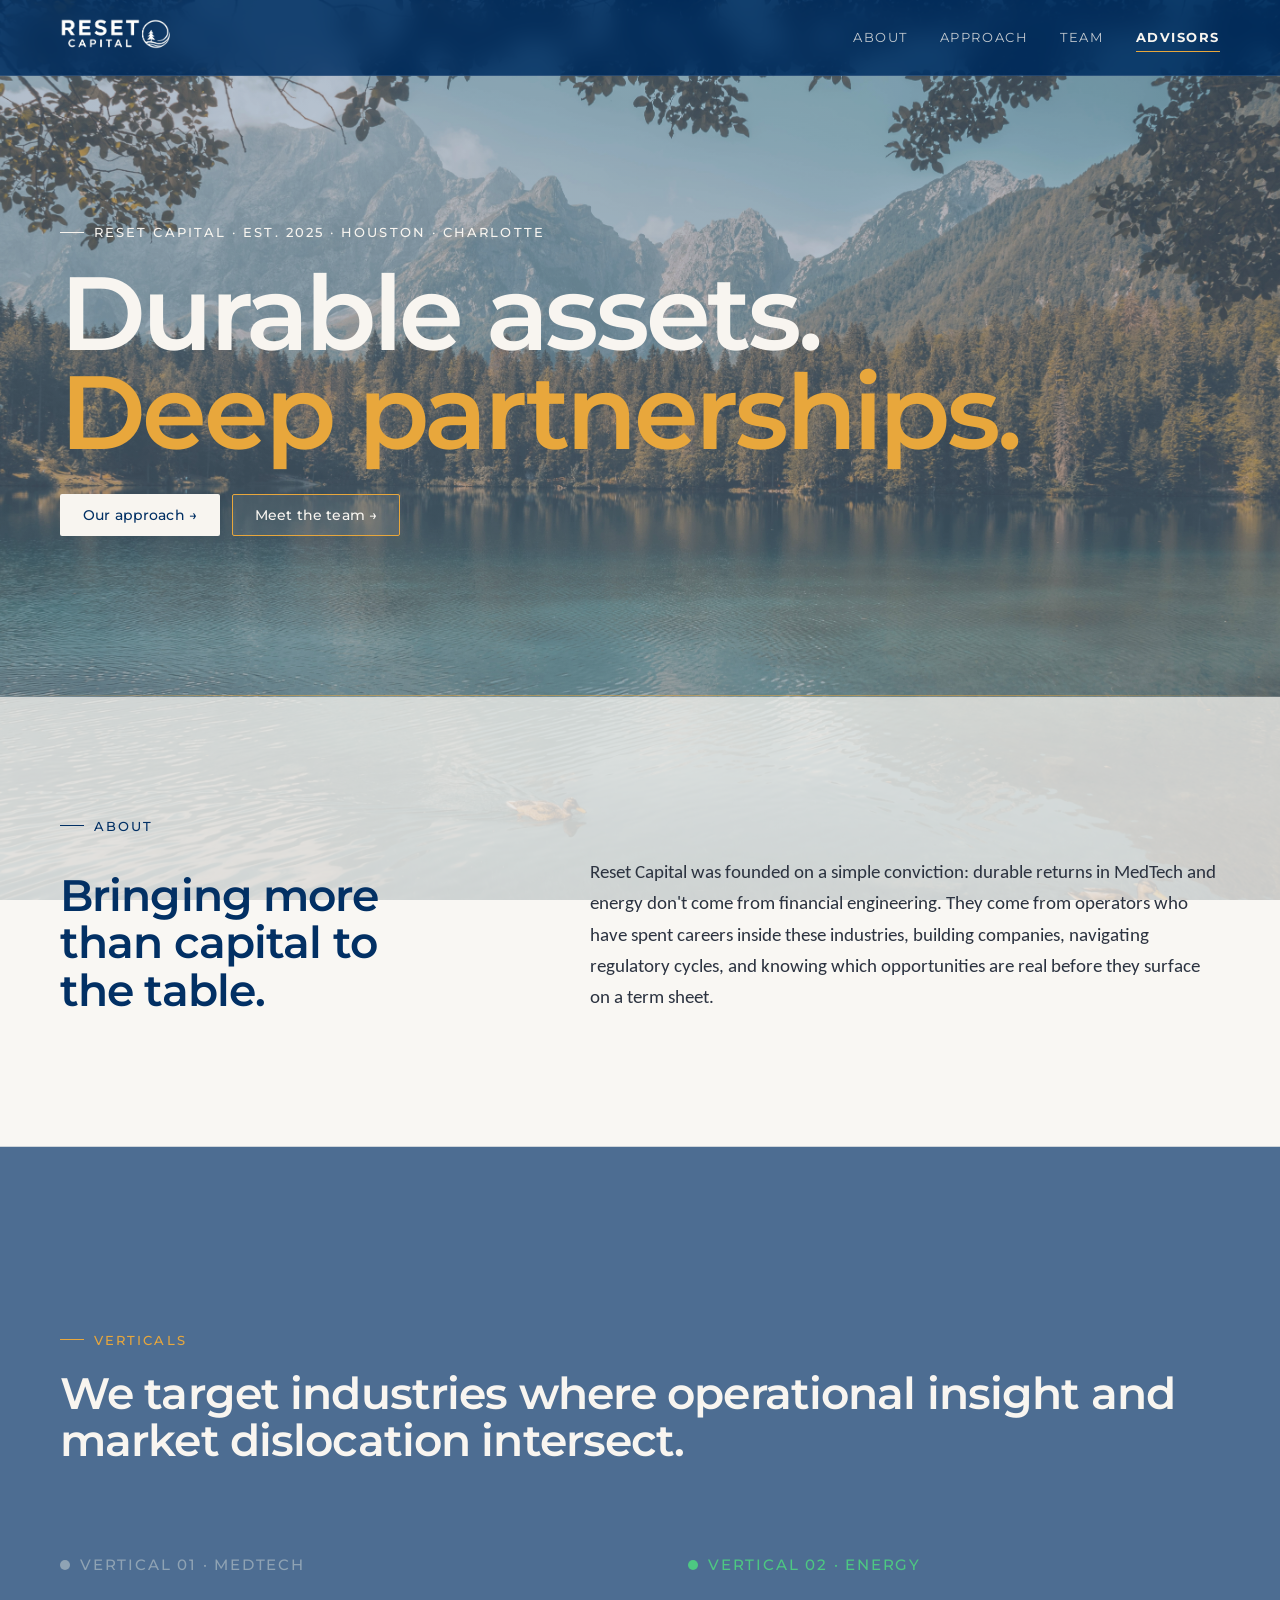
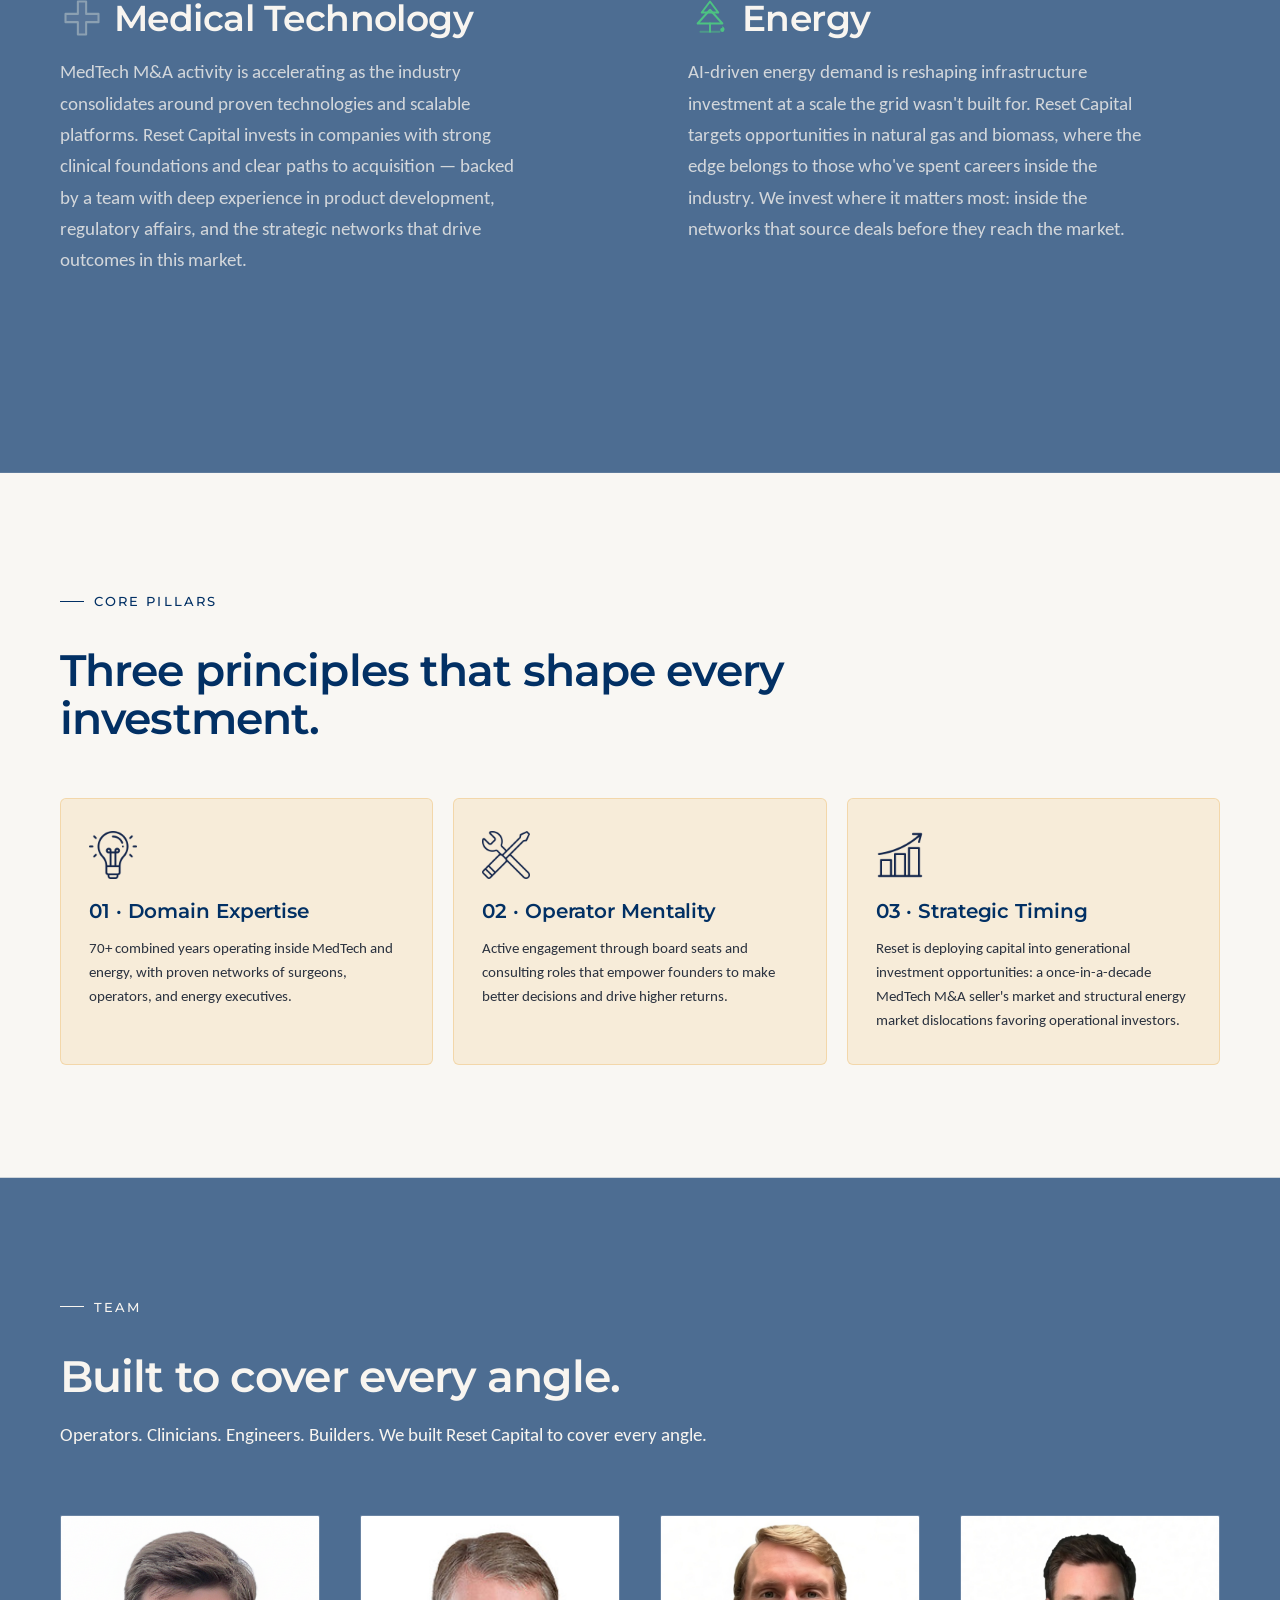
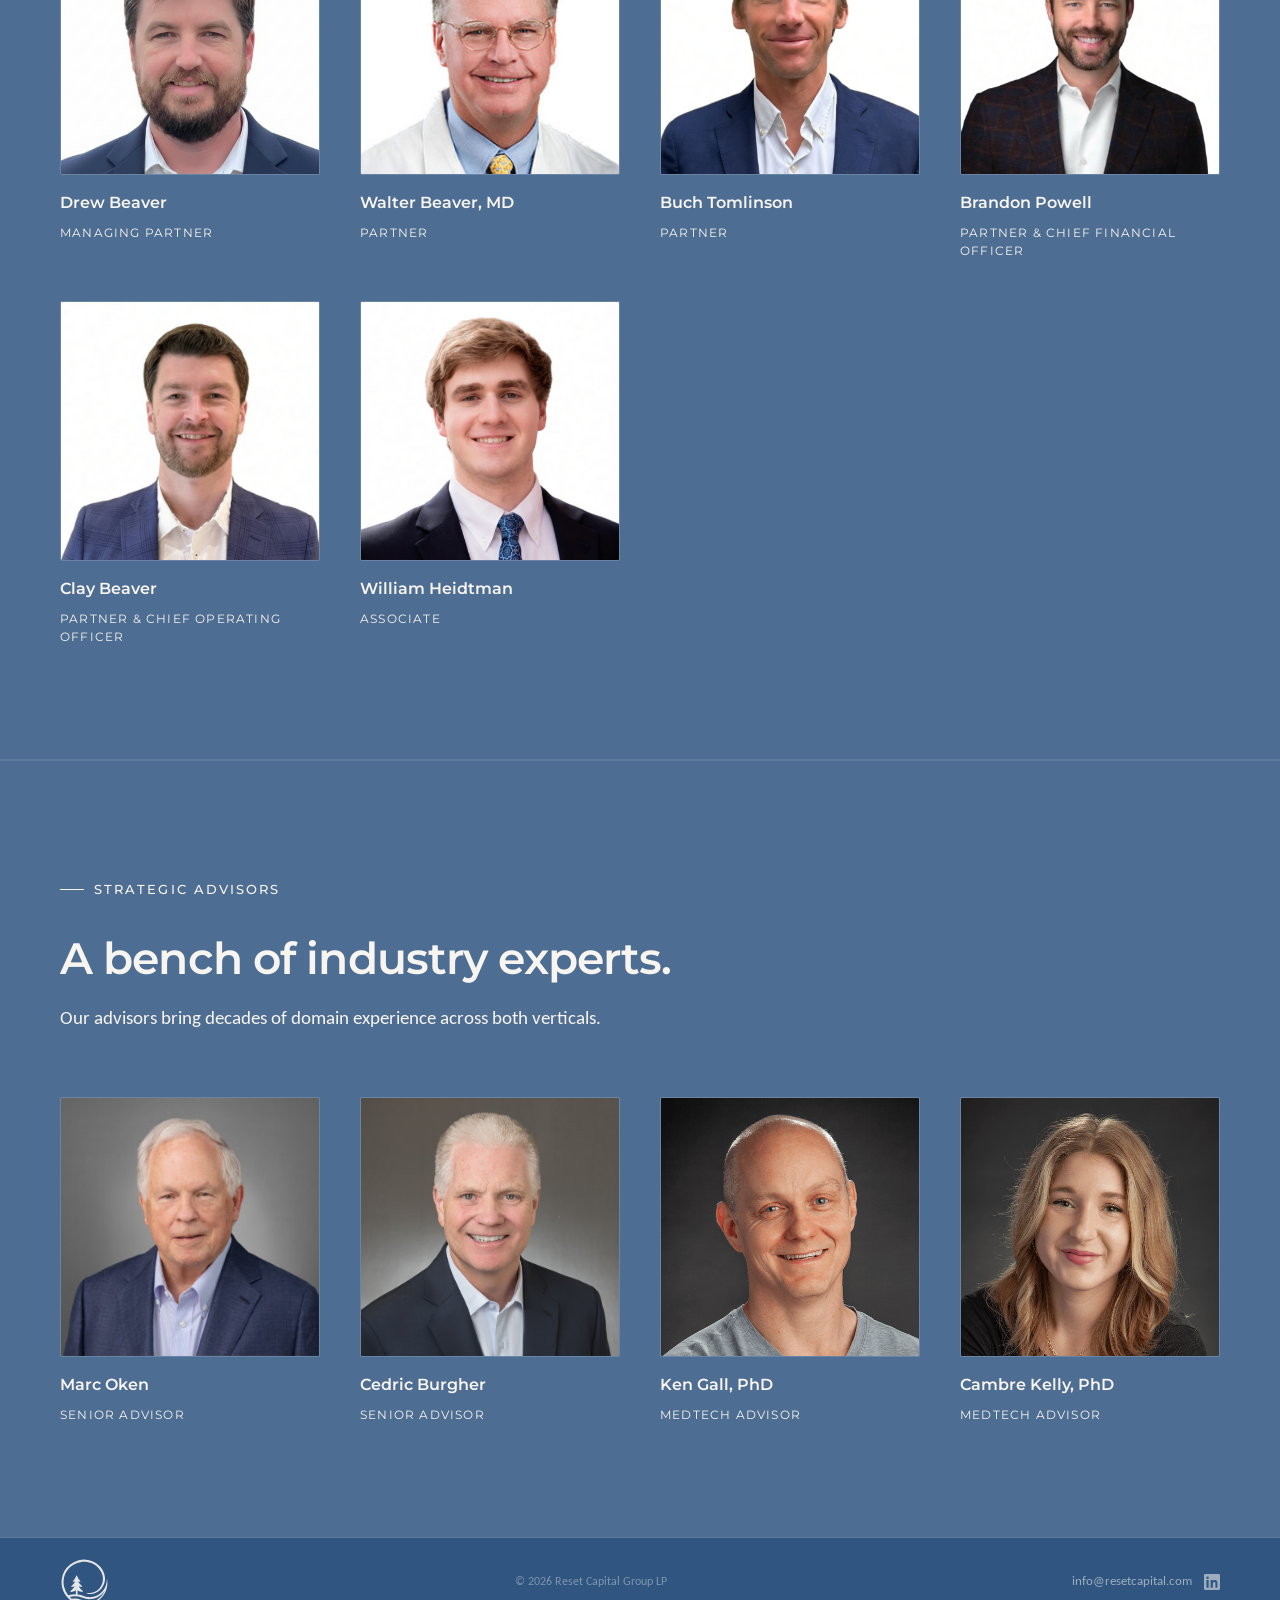
==== commit d6af80ff: "Remove Amanda Singer from team section" ====
--- a/index.html
+++ b/index.html
@@ -193,12 +193,6 @@
           <p class="person-title">Partner & Chief Operating Officer</p>
         </div>
 
-        <div class="person-card" data-name="Amanda Singer" data-title="Vice President" data-bio="Amanda Singer brings over a decade of experience in energy markets, venture-backed operations, and investment infrastructure to Reset Capital, where she serves as Vice President across the firm's MedTech and energy strategies. She began her career in Wholesale Power Supply and Trading at Champion Energy Services before pursuing an MBA from UNC's Kenan-Flagler Business School. She went on to serve as Chief of Staff to the CEO and Vice President of Business Operations at inKind Hospitality, where, as an early employee, she helped scale operations, supported institutional capital raises, and underwrote restaurant and hospitality investments. Within the Fund, Amanda works cross-functionally across the full investment lifecycle. Her background bridges quantitative rigor with hands-on execution, enabling the Fund to move quickly and credibly across Reset's investment strategies." data-education="B.S. Human and Organizational Development; Vanderbilt University · MBA; University of North Carolina, Chapel Hill">
-          <div class="person-photo"><img src="headshots/Amanda_White Background.png" alt="Amanda Singer"></div>
-          <h4>Amanda Singer</h4>
-          <p class="person-title">Vice President</p>
-        </div>
-
         <div class="person-card" data-name="William Heidtman" data-title="Associate" data-bio="William Heidtman graduated from Washington and Lee University in 2023 and brings 3 years of experience in the management consulting space, where he analyzed and quantified financial damages in construction disputes between real estate developers and contractors. He also has experience in real estate capital markets. At Reset Capital, William serves as Associate and supports all stages of the investment lifecycle, including building financial models, performing diligence on investment opportunities, and conducting market research." data-education="B.S. Business Administration; Washington and Lee University">
           <div class="person-photo"><img src="headshots/William_White background.png" alt="William Heidtman"></div>
           <h4>William Heidtman</h4>
@@ -231,13 +225,13 @@
           <p class="person-title">Senior Advisor</p>
         </div>
 
-        <div class="person-card" data-name="Ken Gall" data-title="MedTech Advisor" data-bio="Ken Gall is a pioneering materials scientist and Professor in the Thomas Lord Department of Mechanical Engineering and Materials Science at Duke University, where he also holds appointments in Biomedical Engineering and Orthopaedic Surgery. His research specializes in shape memory materials, biomaterials, and 3D printing, with a focus on understanding the relationship between the processing, structure, and mechanical properties of materials. His work has been cited nearly 30,000 times, and he has received numerous distinguished honors including the Presidential Early Career Award for Scientists and Engineers (PECASE) and the ASME Gold Medal. A serial MedTech entrepreneur, he is co-founder of multiple companies including restor3d, Reselute, and Huxley Medical, and previously founded MedShape and Vertera, both of which commercialized university-based technologies in the orthopedic medical device space. He also serves as a consultant to industry professionals, the US Military, and the US Intelligence Community, and brings extensive experience as an expert witness in patent and product litigation." data-education="BS/MS Mechanical Engineering; University of Illinois Urbana-Champaign · PhD Mechanical Engineering; University of Illinois Urbana-Champaign">
+        <div class="person-card" data-name="Ken Gall, PhD" data-title="MedTech Advisor" data-bio="Ken Gall is a pioneering materials scientist and Professor in the Thomas Lord Department of Mechanical Engineering and Materials Science at Duke University, where he also holds appointments in Biomedical Engineering and Orthopaedic Surgery. His research specializes in shape memory materials, biomaterials, and 3D printing, with a focus on understanding the relationship between the processing, structure, and mechanical properties of materials. His work has been cited nearly 30,000 times, and he has received numerous distinguished honors including the Presidential Early Career Award for Scientists and Engineers (PECASE) and the ASME Gold Medal. A serial MedTech entrepreneur, he is co-founder of multiple companies including restor3d, Reselute, and Huxley Medical, and previously founded MedShape and Vertera, both of which commercialized university-based technologies in the orthopedic medical device space. He also serves as a consultant to industry professionals, the US Military, and the US Intelligence Community, and brings extensive experience as an expert witness in patent and product litigation." data-education="BS/MS Mechanical Engineering; University of Illinois Urbana-Champaign · PhD Mechanical Engineering; University of Illinois Urbana-Champaign">
           <div class="person-photo"><img src="headshots/Advisors/Ken-Gall.png.webp" alt="Ken Gall"></div>
           <h4>Ken Gall, PhD</h4>
           <p class="person-title">MedTech Advisor</p>
         </div>
 
-        <div class="person-card" data-name="Cambre Kelly" data-title="MedTech Advisor" data-bio="Cambre Kelly is a serial entrepreneur and founder in the MedTech industry, currently serving as CEO of Reselute and CTO of restor3d. She developed a passion for translating research-based technologies into commercial products as an undergraduate at Georgia Tech, where she worked with Atlanta-based medical device startups, before earning her PhD in biomedical engineering at Duke University with a focus on advancing metal 3D printing using laser powder bed fusion. She co-founded restor3d in 2017 and invented the company's TIDAL lattice architecture, a porous 3D-printed metal structure designed to improve bone integration, which was based on her doctoral thesis work. In 2021, she co-founded Reselute to address orthopedic implant infections, a leading cause of implant failure. Dr. Kelly has served as Principal Investigator on multiple research grants awarded by both the National Science Foundation and National Institutes of Health. She was named to the Forbes 30 Under 30 list and the Georgia Tech Alumni 40 Under 40 list. A highly cited biomedical and clinical researcher, she holds 20+ issued patents and brings deep expertise across product development, clinical and regulatory affairs, startup fundraising, and operations." data-education="B.S. Biomedical Engineering; Georgia Institute of Technology · PhD Biomedical Engineering; Duke University">
+        <div class="person-card" data-name="Cambre Kelly, PhD" data-title="MedTech Advisor" data-bio="Cambre Kelly is a serial entrepreneur and founder in the MedTech industry, currently serving as CEO of Reselute and CTO of restor3d. She developed a passion for translating research-based technologies into commercial products as an undergraduate at Georgia Tech, where she worked with Atlanta-based medical device startups, before earning her PhD in biomedical engineering at Duke University with a focus on advancing metal 3D printing using laser powder bed fusion. She co-founded restor3d in 2017 and invented the company's TIDAL lattice architecture, a porous 3D-printed metal structure designed to improve bone integration, which was based on her doctoral thesis work. In 2021, she co-founded Reselute to address orthopedic implant infections, a leading cause of implant failure. Dr. Kelly has served as Principal Investigator on multiple research grants awarded by both the National Science Foundation and National Institutes of Health. She was named to the Forbes 30 Under 30 list and the Georgia Tech Alumni 40 Under 40 list. A highly cited biomedical and clinical researcher, she holds 20+ issued patents and brings deep expertise across product development, clinical and regulatory affairs, startup fundraising, and operations." data-education="B.S. Biomedical Engineering; Georgia Institute of Technology · PhD Biomedical Engineering; Duke University">
           <div class="person-photo"><img src="headshots/Advisors/Cambre-Kelly.png.webp" alt="Cambre Kelly"></div>
           <h4>Cambre Kelly, PhD</h4>
           <p class="person-title">MedTech Advisor</p>
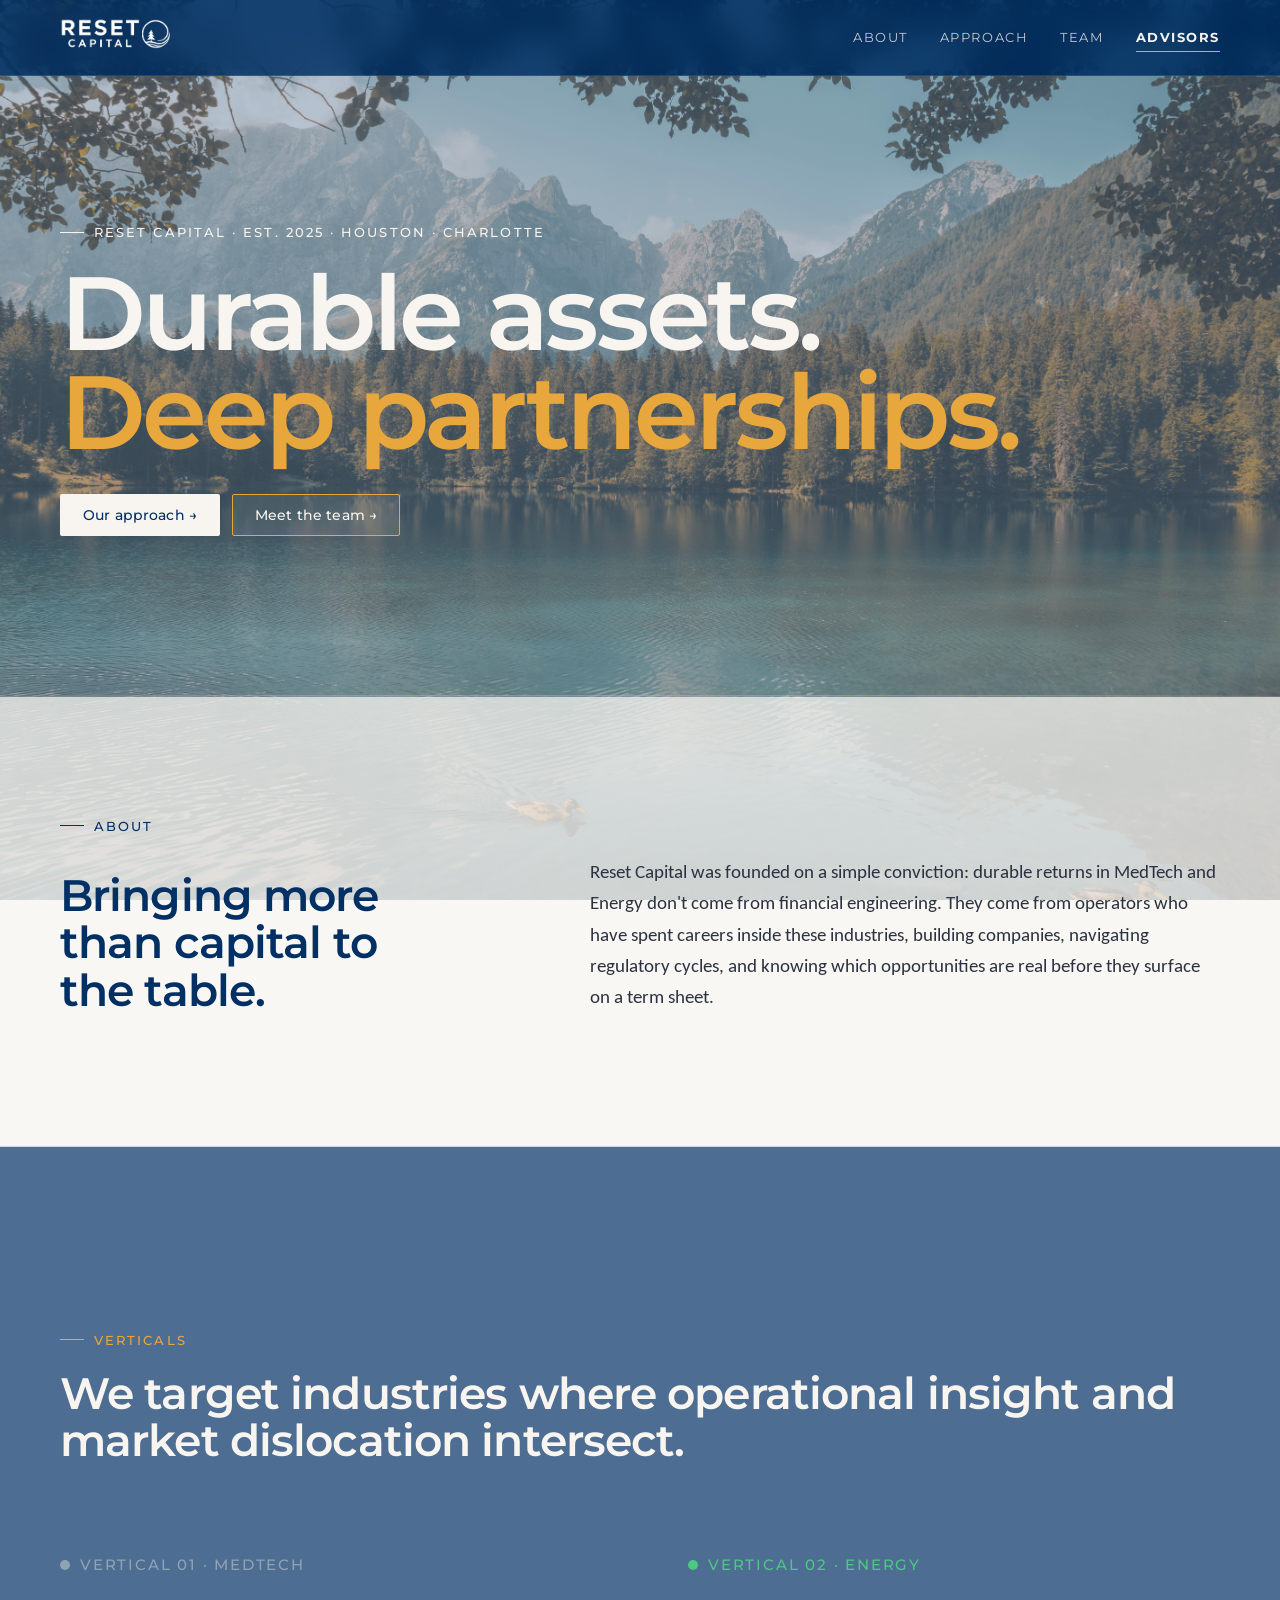
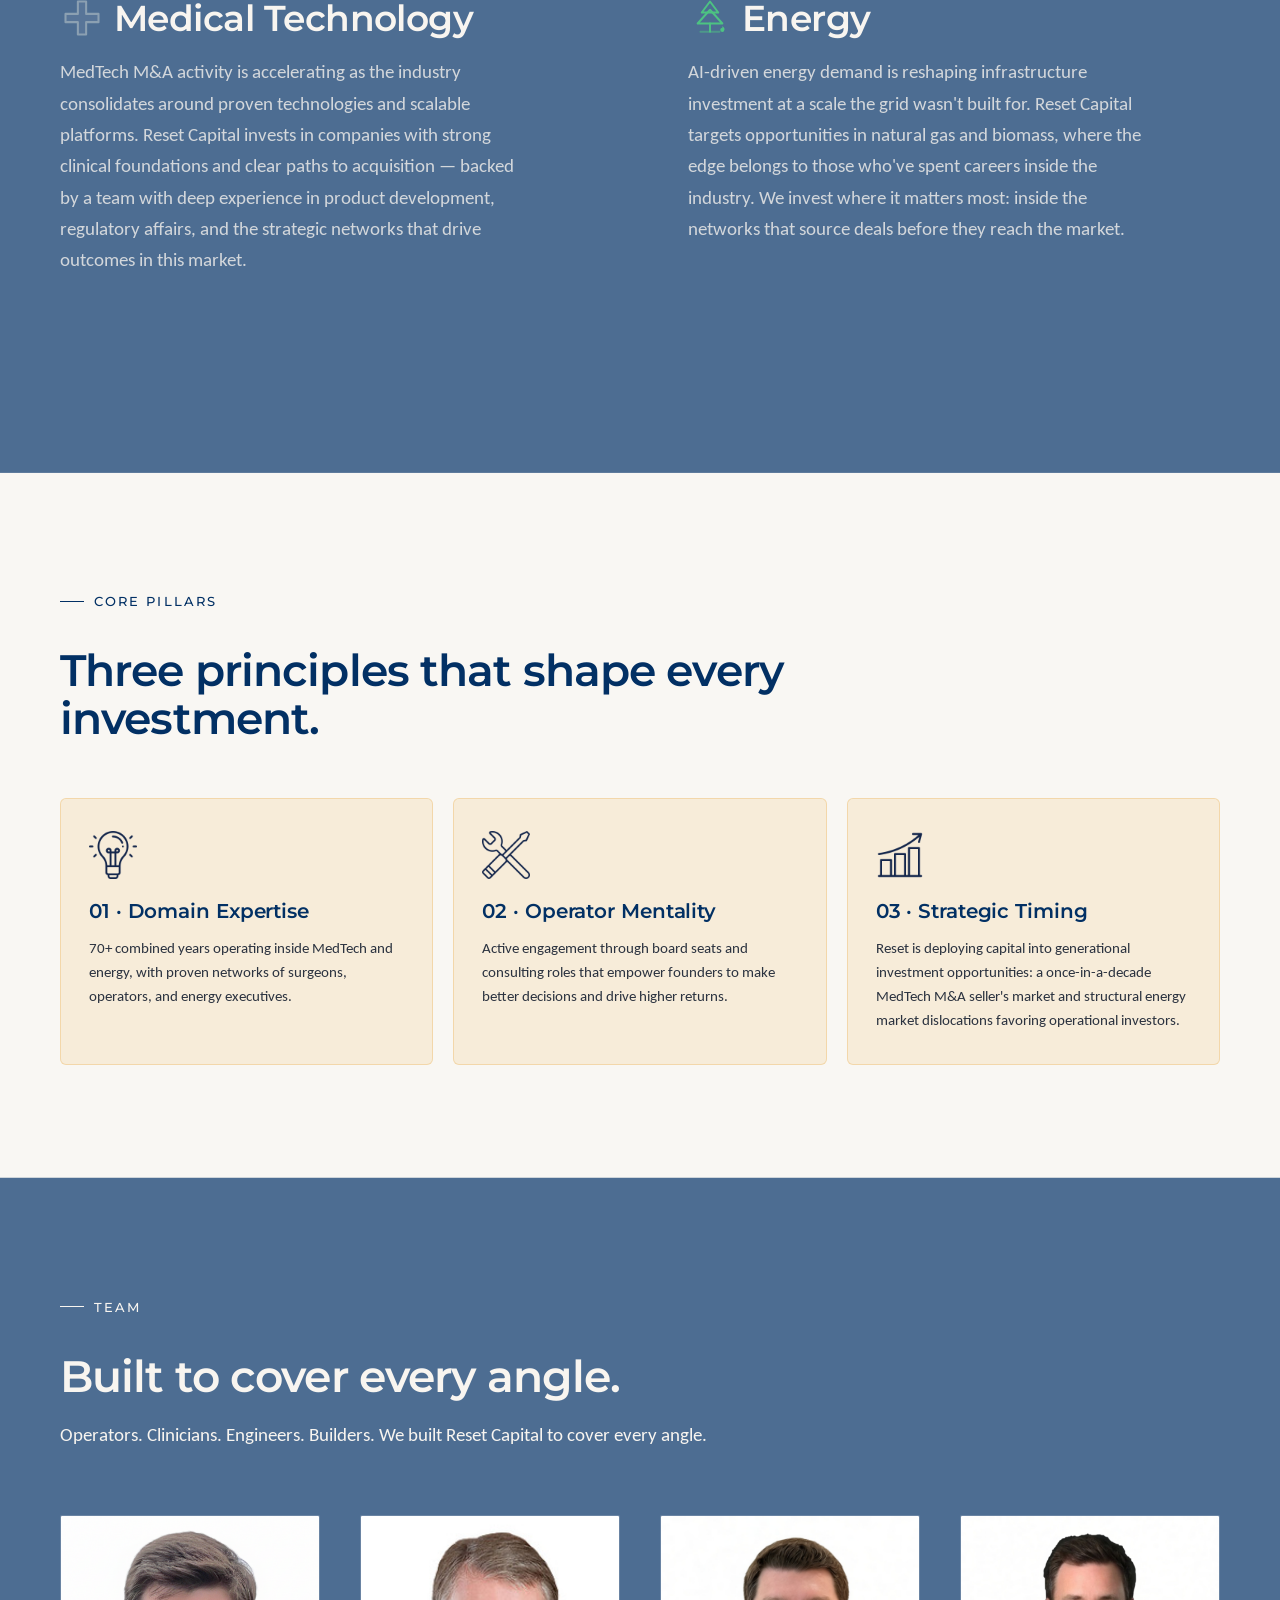
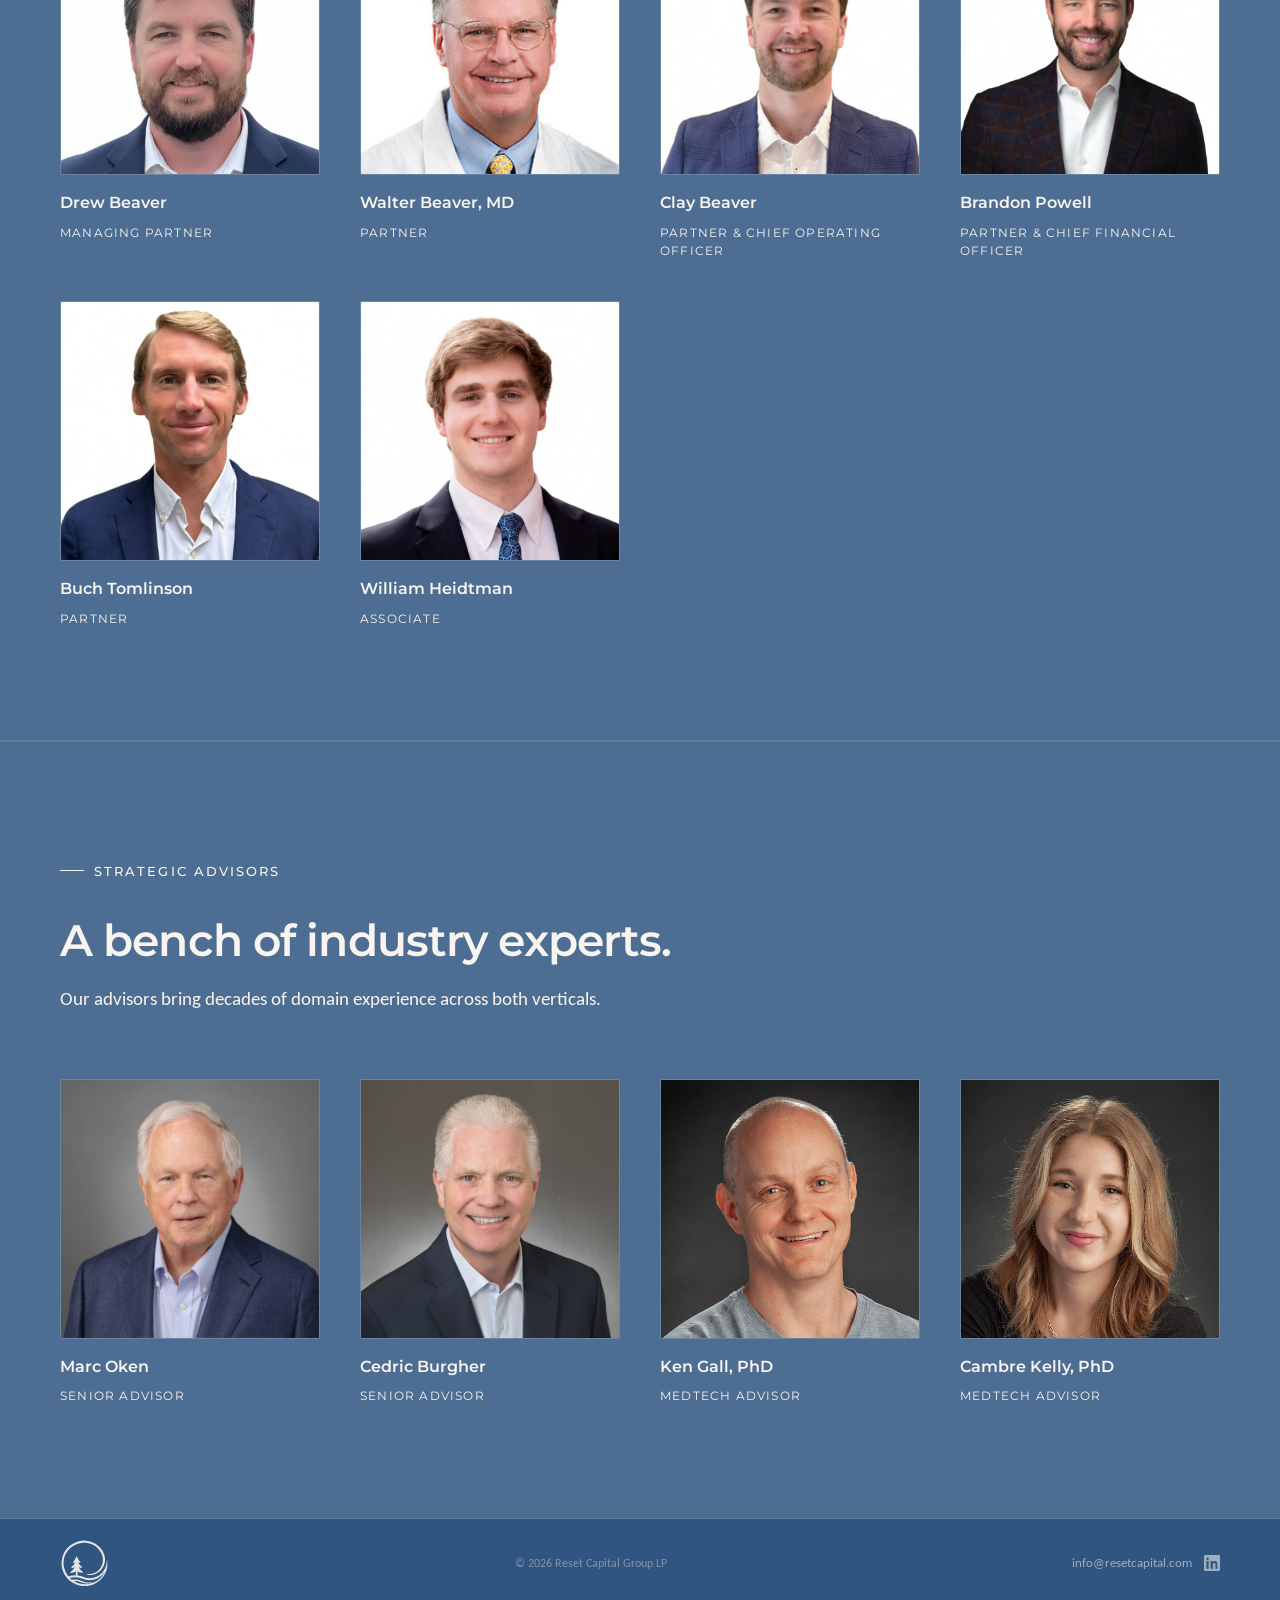
==== commit db80c834: "Update index.html Bios" ====
--- a/index.html
+++ b/index.html
@@ -6,7 +6,7 @@
   <title>Reset Capital</title>
   <link rel="canonical" href="https://resetcapital.com/">
   <meta name="application-name" content="Reset Capital">
-  <meta name="description" content="Reset Capital is an investment firm deploying capital in MedTech and energy, backed by operators with decades of domain expertise in both sectors.">
+  <meta name="description" content="Reset Capital is an investment firm deploying capital in MedTech and Energy, backed by operators with decades of domain expertise in both sectors.">
   <link rel="stylesheet" href="colors_and_type.css">
   <link rel="stylesheet" href="site.css">
   <script type="application/ld+json">
@@ -66,7 +66,7 @@
         </div>
         <div class="col-r">
           <p>
-            Reset Capital was founded on a simple conviction: durable returns in MedTech and energy don't come from financial engineering. They come from operators who have spent careers inside these industries, building companies, navigating regulatory cycles, and knowing which opportunities are real before they surface on a term sheet.
+            Reset Capital was founded on a simple conviction: durable returns in MedTech and Energy don't come from financial engineering. They come from operators who have spent careers inside these industries, building companies, navigating regulatory cycles, and knowing which opportunities are real before they surface on a term sheet.
           </p>
         </div>
       </div>
@@ -163,7 +163,7 @@
       </p>
       <div class="people-grid">
 
-        <div class="person-card" data-name="Drew Beaver" data-title="Managing Partner" data-bio="Drew Beaver is a commodities trader with over 15 years of experience in physical and financial energy markets. He brings his expertise to Reset Capital, having established the trading desk at Citadel after an impressive career at Vitol, where he rose from analyst to lead U.S. distillate trader. His background spans complex financial structuring and high-stakes capital deployment across global energy markets, providing the Fund with deep operational fluency in the distressed energy and biomass space. Within the Fund, Drew serves as a key deal architect and portfolio partner, drawing on his experience as an active board member across multiple portfolio companies and his prior role as Board Chairman at IBG. He is known for taking a direct interest in helping founders and management teams build the financial acumen needed to negotiate terms and structure growth effectively." data-education="B.A. International Trade; Auburn University · B.A. Spanish; Auburn University">
+        <div class="person-card" data-name="Drew Beaver" data-title="Managing Partner" data-bio="Drew Beaver is a commodities trader with over 15 years of experience in physical and financial energy markets. He brings his expertise to Reset Capital, having established the refined products desk at Citadel after an impressive career at Vitol, where he rose from analyst to lead U.S. distillate trader. His background spans complex financial structuring and high-stakes capital deployment across global energy markets, providing the firm with deep operational fluency in the distressed energy and biomass space. Within the Fund, Drew serves as a key deal architect and portfolio partner, drawing on his experience as an active board member across multiple MedTech companies and his prior role as Board Chairman at IBG. He is known for taking a direct interest in helping founders and management teams build the financial acumen needed to negotiate terms and structure growth effectively." data-education="B.A. International Trade; Auburn University · B.A. Spanish; Auburn University">
           <div class="person-photo"><img src="headshots/Drew Beaver_White Background.png" alt="Drew Beaver"></div>
           <h4>Drew Beaver</h4>
           <p class="person-title">Managing Partner</p>
@@ -175,22 +175,22 @@
           <p class="person-title">Partner</p>
         </div>
 
+        <div class="person-card" data-name="Clay Beaver" data-title="Partner & Chief Operating Officer" data-bio="Clay Beaver leads the day-to-day operations of Reset Capital, including the buildout and oversight of the firm's infrastructure, service provider relationships, and financial and administrative functions. He brings a cross-industry background that spans Reset Capital's two core strategies, having spent four years as a commodities broker in physical and financial oil markets followed by four years in sales and operations for medical device distributorships. This combination of sector experience informs his approach to operational efficiency and process discipline, keeping back-office execution aligned with the demands of an active deal pipeline.">
+          <div class="person-photo"><img src="headshots/Clay_White Background.png" alt="Clay Beaver"></div>
+          <h4>Clay Beaver</h4>
+          <p class="person-title">Partner & Chief Operating Officer</p>
+        </div>
+        
+        <div class="person-card" data-name="Brandon Powell" data-title="Partner & Chief Financial Officer" data-bio="Brandon Powell brings over 15 years of comprehensive energy experience to Reset Capital, spanning M&amp;A execution, corporate finance, and land and operational management across all onshore U.S. basins. Most recently, he served as CFO of Peak 10 Energy, where he led nine successful A&amp;D transactions — including a merger with Oaktree portfolio company Strawn Petroleum and the acquisition of Verado Energy — and established the company's first reserve-based lending facility. Prior to Peak 10, Brandon was a Vice President at Pacolet Milliken, a private equity fund where he led power and infrastructure investments across operated solar, biomass power, and landfill RNG projects. He brings additional depth from over five years in investment banking at Guggenheim Securities and Scotiabank, where he led the execution of energy M&amp;A, financing, and restructuring transactions at increasing levels of seniority. Within the Fund, Brandon serves as the primary financial and operational steward, bringing a combination of banking discipline, private equity judgment, and hands-on operating experience that positions Reset Capital to execute complex energy transactions with precision." data-education="B.A. Finance and Energy Management; University of Oklahoma · MBA; Rice University">
+          <div class="person-photo"><img src="headshots/Brandon_white background.png" alt="Brandon Powell"></div>
+          <h4>Brandon Powell</h4>
+          <p class="person-title">Partner & Chief Financial Officer</p>
+        </div>
+
         <div class="person-card" data-name="Buch Tomlinson" data-title="Partner" data-bio="Buch Tomlinson brings extensive front-line commercial experience in orthopedic medical devices to Reset Capital, with 15+ years of experience in medical device sales and distribution across both large strategic platforms and high-growth startups. He has overseen more than 10,000 cases across all orthopedic specialties, has a demonstrated track record of building territories from the ground up, and has contributed directly to bringing new products to market. His deep domain expertise spans adult reconstruction, sports medicine, foot &amp; ankle, biologics, enabling technologies, and trauma. Buch maintains deep relationships with practicing surgeons, providing the Fund with early visibility into emerging technologies and real-time intelligence on clinical sentiment before it is reflected in market data. Within the Fund, he serves as the primary commercial underwriter for MedTech investments, translating field-level insight into actionable diligence on go-to-market viability, competitive positioning, and sales execution risk." data-education="B.S. Business Administration; Auburn University">
           <div class="person-photo"><img src="headshots/BT.png" alt="Buch Tomlinson"></div>
           <h4>Buch Tomlinson</h4>
           <p class="person-title">Partner</p>
-        </div>
-
-        <div class="person-card" data-name="Brandon Powell" data-title="Partner & Chief Financial Officer" data-bio="Brandon Powell brings over 15 years of comprehensive energy experience to Reset Capital, spanning M&amp;A execution, corporate finance, and land and operational management across all onshore U.S. basins. Most recently, he served as CFO of Peak 10 Energy, where he led nine successful A&amp;D transactions — including a merger with Oaktree portfolio company Strawn Petroleum and the acquisition of Verado Energy — and established the company's first reserve-based lending facility. Prior to Peak 10, Brandon was a Vice President at Pacolet Milliken, a private equity fund where he led power and infrastructure investments across operated solar, biomass power, and landfill RNG projects. He brings additional depth from over five years in investment banking at Guggenheim Securities and Scotiabank, where he led the execution of energy M&amp;A, financing, and restructuring transactions at increasing levels of seniority. Within the Fund, Brandon serves as the primary financial and operational steward, bringing a combination of banking discipline, private equity judgment, and hands-on operating experience that positions Reset Capital to execute complex energy transactions with precision." data-education="B.A. Finance and Energy Management; University of Oklahoma · MBA; Rice University">
-          <div class="person-photo"><img src="headshots/Brandon_white background.png" alt="Brandon Powell"></div>
-          <h4>Brandon Powell</h4>
-          <p class="person-title">Partner & Chief Financial Officer</p>
-        </div>
-
-        <div class="person-card" data-name="Clay Beaver" data-title="Partner & Chief Operating Officer" data-bio="Clay Beaver oversees the day-to-day operations of Reset Capital's management company, including managing and coordinating third-party service relationships, expense management, and internal communications across the firm's infrastructure. He brings a cross-industry background that directly mirrors the Fund's two core strategies, having spent four years as a commodities broker in physical and financial oil markets followed by four years in sales and operations for medical device distributorships. This combination of sector experience informs his approach to operational efficiency and process discipline at the management company level, ensuring that back-office execution keeps pace with the demands of an active deal pipeline." data-education="B.S. Business Administration; Queens University of Charlotte · Data Analytics &amp; Visualization Certification; Rice University">
-          <div class="person-photo"><img src="headshots/Clay_White Background.png" alt="Clay Beaver"></div>
-          <h4>Clay Beaver</h4>
-          <p class="person-title">Partner & Chief Operating Officer</p>
         </div>
 
         <div class="person-card" data-name="William Heidtman" data-title="Associate" data-bio="William Heidtman graduated from Washington and Lee University in 2023 and brings 3 years of experience in the management consulting space, where he analyzed and quantified financial damages in construction disputes between real estate developers and contractors. He also has experience in real estate capital markets. At Reset Capital, William serves as Associate and supports all stages of the investment lifecycle, including building financial models, performing diligence on investment opportunities, and conducting market research." data-education="B.S. Business Administration; Washington and Lee University">
